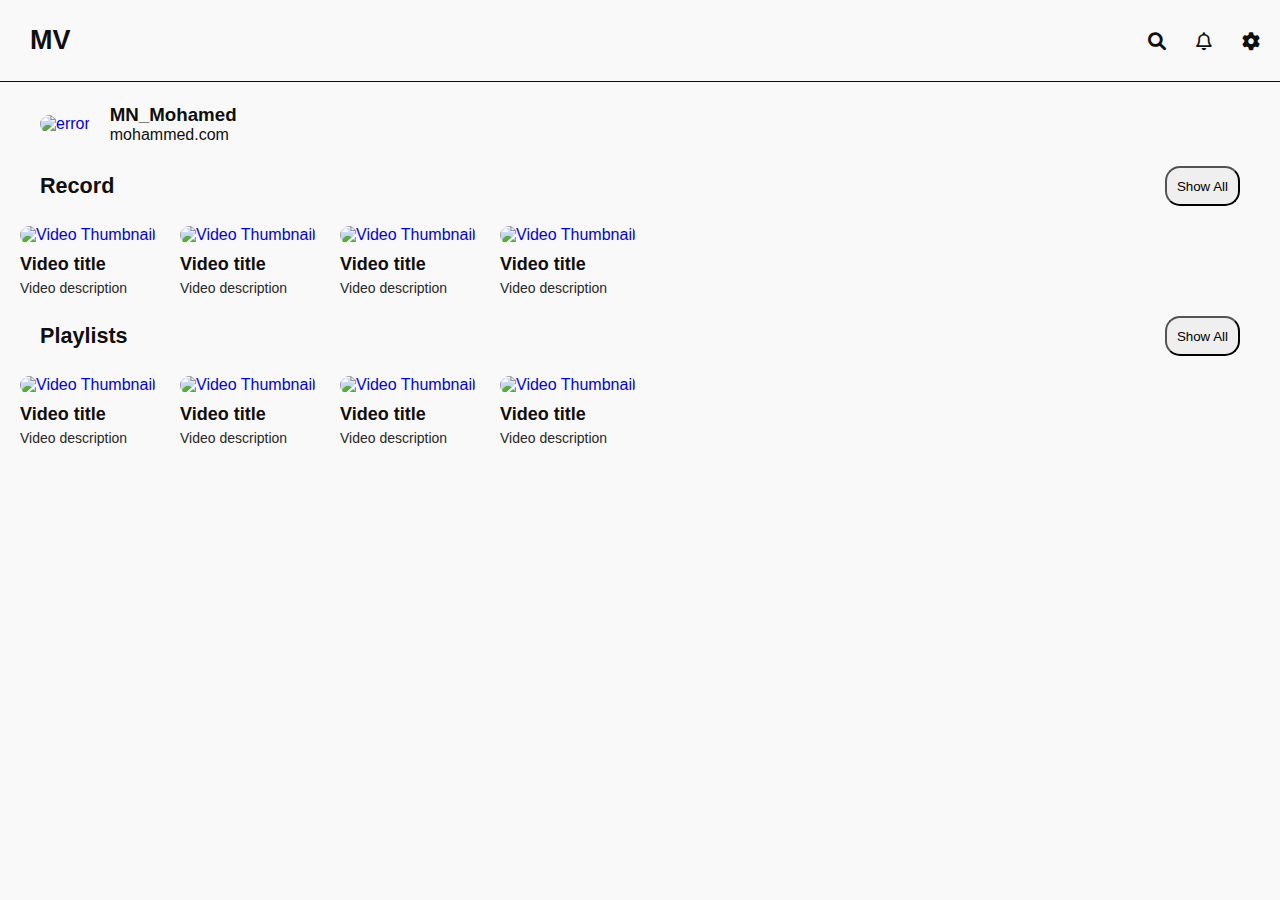
==== account.html @ 04bccf2d "Add files via upload" ====
<!DOCTYPE html>
<html lang="ar">
  <head>
    <meta charset="UTF-8" />
    <meta name="viewport" content="width=device-width, initial-scale=1.0" />
    <title>account</title>
    <link
      rel="stylesheet"
      href="https://cdnjs.cloudflare.com/ajax/libs/font-awesome/6.0.0-beta3/css/all.min.css"
    />
    <link rel="stylesheet" href="styles.css" />
  </head>

  <body>
    <!-- upper menu -->
    <div class="navbar-top">
      <a href="#logo" class="nav-item logo">
        <h2>MV</h2>
      </a>

      <div class="nav-right">
        <a href="search.html" class="nav-item"><i class="fas fa-search"></i></a>
        <a href="#" class="nav-item"><i class="fa-regular fa-bell"></i></a>
        <a href="settings.html" class="nav-item"
          ><i class="fa-solid fa-gear"></i
        ></a>
      </div>
    </div>
    <!--------------------------->
    <div class="acontent">
      <div class="aprofile">
        <a href="#"><img src="images/mv.jpg" alt="error" /></a>
        <div>
          <h3>MN_Mohamed</h3>
          <p>mohammed.com</p>
        </div>
      </div>

      <!-- السجل -->
      <div>
        <div class="acontent-title">
          <h2>Record</h2>
          <button>Show All</button>
        </div>
        <div class="avideo-list">
          <!-- video1 -->
          <div class="avideo-item">
            <a href="test.html" class="avid-link">
              <img src="images/mv.jpg" alt="Video Thumbnail" />
              <h3>Video title</h3>
              <p>Video description</p>
            </a>
          </div>
          <!-- video2 -->
          <div class="avideo-item">
            <a href="test.html" class="avid-link">
              <img src="images/mv.jpg" alt="Video Thumbnail" />
              <h3>Video title</h3>
              <p>Video description</p>
            </a>
          </div>
          <!-- video3 -->
          <div class="avideo-item">
            <a href="test.html" class="avid-link">
              <img src="images/mv.jpg" alt="Video Thumbnail" />
              <h3>Video title</h3>
              <p>Video description</p>
            </a>
          </div>
          <!-- video4 -->
          <div class="avideo-item">
            <a href="test.html" class="avid-link">
              <img src="images/mv.jpg" alt="Video Thumbnail" />
              <h3>Video title</h3>
              <p>Video description</p>
            </a>
          </div>
        </div>
      </div>

      <!-- القوائم -->
      <div class="m-menu">
        <div class="acontent-title">
          <h2>Playlists</h2>
          <button>Show All</button>
        </div>
        <div class="avideo-list">
          <!-- video1 -->
          <div class="avideo-item">
            <a href="test.html" class="avid-link">
              <img src="images/mv.jpg" alt="Video Thumbnail" />
              <h3>Video title</h3>
              <p>Video description</p>
            </a>
          </div>
          <!-- video2 -->
          <div class="avideo-item">
            <a href="test.html" class="avid-link">
              <img src="images/mv.jpg" alt="Video Thumbnail" />
              <h3>Video title</h3>
              <p>Video description</p>
            </a>
          </div>
          <!-- video3 -->
          <div class="avideo-item">
            <a href="test.html" class="avid-link">
              <img src="images/mv.jpg" alt="Video Thumbnail" />
              <h3>Video title</h3>
              <p>Video description</p>
            </a>
          </div>
          <!-- video4 -->
          <div class="avideo-item">
            <a href="test.html" class="avid-link">
              <img src="images/mv.jpg" alt="Video Thumbnail" />
              <h3>Video title</h3>
              <p>Video description</p>
            </a>
          </div>
          <!-- more video -->
        </div>
      </div>
    </div>

    <!-- button menu -->
    <div class="navbar">
      <a href="index.html" class="nav-item aactive"
        ><i class="fas fa-home"></i><span>Home</span></a
      >
      <a href="shorts.html" class="nav-item"
        ><i class="fa-solid fa-bolt"></i><span> Shorts</span></a
      >
      <a href="upload-video.html" class="nav-item add"><i class="fas fa-plus-circle"></i></a>
      <a href="subscriber.html" class="nav-item"
        ><i class="fa-solid fa-layer-group"></i><span>Subscriptions</span></a
      >
      <a href="#" class="nav-item"
        ><img src="images/mv.jpg" alt="error"/><span>You</span></a
      >
    </div>
    <script src="script.js" defer></script>
  </body>
</html>
---- styles.css ----
* {
  font-family: Arial, sans-serif;
  outline: none;
  margin: 0;
  padding: 0;
  text-decoration: none;
  box-sizing: border-box;
}

body {
  background: var(--prc);
  padding-bottom: 60px;
  /* مساحة للشريط السفلي */
}
a {
  text-decoration: none;
}
:root {
  /*primery*/
  --prc: #f9f9f9;
  /*secondry*/
  --sec: #0f0f0f;
  /*logo*/
  --logo: #0f0f0f;
  /*icon*/
  --icc: #0f0f0f;
  /*background icon*/
  --icbgc: #dbdbdb;
  /*title*/
  --tic: #0f0f0f;
  /*paragraph*/
  --pac: #282828;
  /*menu*/
  --menuc: #ededed;

  /*open page button like home button*/
  --opc: #ff0000;
  /*subscribe button*/
  --sbc: #ff0000;
  /*subscribe background button*/
  --sbgbc: #cc0000;
  /*button hover*/
  --bhc: #383839;
}

.dark-mode {
  /*primery*/
  --prc: #0f0f0f;
  /*secondry*/
  --sec: #f9f9f9;
  /*logo*/
  --logo: #f1f1f1;
  /*icon*/
  --icc: #f9f9f9;
  /*background icon*/
  --icbgc: #272727;
  /*title*/
  --tic: #f1f1f1;
  /*paragraph*/
  --pac: #6d6d6d;
  /*menu*/
  --menuc: #272727;
}

#dark {
  cursor: pointer;
}

.vid-link {
  text-decoration: none;
  color: var(--tic);
}
/****************************************************/
.navbar-top {
  display: flex;
  justify-content: space-between;
  align-items: center;
  background-color: var(--prc);
  border-bottom: 1px solid var(--sec);
  padding: 0 20px;
  z-index: 1000;
  /* ضمان بقاء الشريط فوق باقي العناصر */
}
.nav-left{
  display: flex;
  gap: 10px;
}
.nav-left .sidebar-btn{
  cursor: pointer;
  margin-top: 5px;
}
.navbar-top .logo {
  font-size: 20px;
  font-weight: 700;
  padding-left: 10px;
  text-align: left;
}

.logo h2 {
  color: var(--sec);
}
.search-pc{
  display: flex;
  position: relative;
  gap: 10px;
}
.search-pc input{
  width: 500px;
  padding: 5px 25px;
  border-radius: 25px;
  font-size: 1rem;
  border: 1px solid var(--pac);
  background-color: var(--prc);
  color: var(--tic);
}
.search-icon-pc i{
  position: absolute;
  top: 1px;
  right: 12px;
  z-index: 1;
  background-color: var(--icbgc);
  padding: 15px;
  border-radius: 50%;
}
.navbar-top .nav-right {
  display: flex;
  gap: 30px;
}

.navbar-top .nav-item {
  display: flex;
  color: var(--icc);
  text-decoration: none;
  font-size: 18px;
}
#search-icon{
  display: none;
}
/**********/
.navbar-sub {
  padding-top: 10px;
  display: flex;
  overflow-x: auto;
  white-space: nowrap;
  background-color: var(--prc);
  padding: 5px 5px;
  gap: 10px;
}

.navbar-sub .sub-item {
  display: inline-block;
  padding: 5px 14px;
  margin-left: 4px;
  color: var(--sec);
  cursor: pointer;
  flex-shrink: 0;
  border-radius: 10px;
  background-color: var(--menuc);
  height: 100%;
  align-content: center;
}

.navbar-sub .sub-item:hover {
  background-color: #a2a2a2;
}
.nav-item.add i{
    font-size: 26px;
}

/********side bar **********/
.sidebar {
  display: none;  /* flex */
  flex-direction: column;
  justify-content: space-between;
  position: fixed;
  top: 0;
  left: 0;
  width: 250px;
  height: 100vh;
  background-color: var(--prc);
  padding: 20px;
  border-left: 1px solid var(--sec);
}
.sidebar ul{
  list-style: none;
  padding: 0;
  margin: 0;
}
.sidebar ul li {
  margin-bottom: 10px;
}
.sidebar ul li a{
    color: var(--tic);
    font-size: 1rem;
    font-weight: 600;
}
#sidebar_btn{
  position: fixed;
  top: 20px;
  right: 20px;
  cursor: pointer;
}
/****** bottom sub *******/
.navbar {
display: none;
}
.nav-item {
  flex: 1;
  text-align: center;
  padding: 25px 0;
  color: var(--icc);
  text-decoration: none;
  font-size: 12px;
}
.profile-pc{
  display: flex;
  align-items: center;
}
.profile-pc img{
  width: 45px;
  height: 45px;
  border-radius: 50%;
}
.nav-item img {
  width: 25px;
  height: 25px;
  border-radius: 50%;
}
.nav-item.home {
  color: var(--opc);
}
.nav-item span {
  display: block;
  margin-top: 5px;
}
/**channal bottom sub**/
.nav-item.ch-subscriptions {
  color: var(--opc);
}
/********** contant *******/
.content {
  padding: 2px 0;
  padding-top: 0px;
  padding-bottom: 30px;
  /* مساحة إضافية لتجنب تداخل المحتوى مع الشريط العلوي */
  overflow-y: auto;
}

.video-list {
  display: flex;
  flex-wrap: wrap;
  gap: 15px;
  padding-left: 25px;
  padding-top: 25px;
}

.video-item {
  background: var(--prc);
  width: 360px;
}

.video-item img {
  object-fit: cover;
  width: 360px;
  height: 180px;
  border-radius: 4px;
}

.vidtitle {
  display: flex;
  flex-direction: row;
  align-items: center;
  padding-left: 15px;
}

.vidtitle img {
  object-fit: cover;
  width: 45px;
  height: 45px;
  border-radius: 50px;
}

.vidtitle .viddes {
  align-items: center;
  margin-left: 10px;
}

.vidtitle a {
  color: var(--tic);
  text-decoration: none;
}

.vidtitle .viddes h3 {
  margin: 10px 5px;
  font-size: 15px;
}

.vidtitle p {
  margin: 5px;
  font-size: 14px;
  color: var(--pac);
}

.vidtitle .viddes {
  color: var(--tic);
  font-size: 0.9rem;
}

/******* account ********/
.nav-item.aactive {
  color: var(--sec);
}

.acontent {
  padding: 0 20px;
  padding-top: 20px;
  padding-bottom: 30px;
  /* مساحة إضافية لتجنب تداخل المحتوى مع الشريط العلوي */
  overflow-y: auto;
}

.aprofile {
  display: flex;
  border-radius: 15px;
  align-items: top;
  box-sizing: border-box;
  align-items: center;
  width: 100%;
  gap: 20px;
  padding: 2px 20px;
  color: var(--tic);
}

.aprofile img {
  width: 80px;
  height: 80px;
  border-radius: 50px;
}

.acontent-title {
  display: flex;
  align-items: center;
  justify-content: space-between;
  margin: 20px;
  color: var(--tic);
  font-size: 0.9rem;
}

.acontent-title button {
  display: flex;
  margin: 0;
  padding: 10px;
  border-radius: 15px;
  height: 40px;
  align-items: center;
}

.avideo-list {
  display: flex;
  flex-wrap: nowrap;
  overflow-x: auto;
  -webkit-overflow-scrolling: touch;
}

.avideo-item {
  flex: 0 0 auto;
  margin-right: 10px;
  width: 150px;
}
.avideo-item img {
  width: 100%;
  height: 50%;
  border-radius: 15px;
  object-fit: cover;
}

.avideo-item h3 {
  margin: 10px 0 5px;
  font-size: 18px;
  color: var(--tic);
}

.avideo-item p {
  font-size: 14px;
  color: var(--pac);
}
/****** sizing ***********/
@media (max-width: 600px) {
  .nav-item {
    font-size: 10px;
  }
  #search-icon{
    display: flex;
    color: var(--icc);
    text-decoration: none;
    font-size: 18px;
  }
  .nav-item i {
    font-size: 20px;
  }
  .profile-pc{
    display: none;
  }
  .video-item h3 {
    font-size: 16px;
  }

  .video-item p {
    font-size: 12px;
  }

  .avideo-item h3 {
    font-size: 16px;
  }

  .avideo-item p {
    font-size: 12px;
  }
  .video-list {
    display: flex;
    gap: 15px;
  padding-left: 0px;
  padding-top: 0px;
  }
  .video-item {
  background: var(--prc);
  width: 100%;
}
.video-item img {
  object-fit: cover;
  width: 100%;
  height: 230px;
}
.vidtitle img {
  object-fit: cover;
  width: 45px;
  height: 45px;
  border-radius: 50px;
}
#side-menu{
  display: none;
}
.navbar{
  display: flex;
  justify-content: space-around;
  align-items: center;
  position: fixed;
  bottom: 0;
  width: 100%;
  background-color: var(--prc);
  box-shadow: 0 -2px 5px rgba(0, 0, 0, 0.1);
  z-index: 999;
}
.sidebar{
  display: none;
}
.nav-left .sidebar-btn{
  display: none;
}
.search-pc{
  display: none;
}
}
/******* settings **********/
.Scontent {
  display: flex;
  flex-direction: column;
}

.seth3 {
  color: var(--tic);
}

.sbut-list button {
  background: var(--prc);
  font-size: 1rem;
  font-weight: 500;
  padding-left: 20px;
  text-align: left;
  width: 100%;
  height: 50px;
  border: none;
  color: var(--tic);
}

.but-list button:hover {
  background: var(--bhc);
}

/*general*/
#toggle-dark-mode span {
  position: fixed;
  right: 15px;
}

#toggle-dark-mode span i {
  fill: var(--icc);
}

#toggle-dark-mode span i:last-child {
  display: none;
}

.dark-mode #toggle-dark-mode span i:first-child {
  display: none;
}

.dark-mode #toggle-dark-mode span i:last-child {
  display: block;
}
/*********search**********/
.search-container {
  display: flex;
  position: relative;
  margin: 15px 10px;
  align-items: center;
  gap: 5px;
  width: auto;
}

.search-container button {
  padding: 5px 8px;
  color: var(--icc);
  background: var(--icbgc);
  font-size: 1.1rem;
  border: none;
  border-radius: 50px;
}

#search-box {
  width: 100%;
  height: 35px;
  border-radius: 20px;
  border: none;
  padding: 0 15px;
  background: var(--icbgc);
  color: var(--tic);
}

.suggestions-box {
  position: absolute;
  left: 0;
  right: 0;
  max-height: 200px;
  overflow-y: auto;
  border: none;
  color: var(--tic);
  font-size: 0.8rem;
}

.suggestion-item {
  padding: 10px;
  padding-left: 60px;
  cursor: pointer;
}

.suggestion-item:hover {
  background-color: var(--icbgc);
}
/****** channel ******/

.channel-banner {
  width: 100%;
  height: 100px;
  overflow: hidden;
  padding: 0px 10px;
}

.banner-image {
  width: 100%;
  height: 100%;
  object-fit: cover;
  border-radius: 15px;
}

.channel-info {
  display: flex;
  align-items: center;
  padding: 15px;
}

.profile-picture {
  width: 70px;
  height: 70px;
  border-radius: 50%;
  margin-right: 10px;
  flex-shrink: 0;
  /* Prevent the image from shrinking */
}

.channel-name {
  font-size: 1.4rem;
  font-weight: 600;
  color: var(--tic);
}

.subscriber-count {
  color: var(--pac);
  font-size: 0.9rem;
}
.Channel-description {
  color: var(--pac);
  font-size: 0.9rem;
  padding-left: 15px;
  margin-bottom: 20px;
}

.subscribe-btn {
  align-content: center;
  margin: 0px 15px;
  margin-bottom: 15px;
}
.subscribe-btn button {
  width: 100%;
  background-color: var(--sbc);
  color: white;
  border: none;
  padding: 10px 20px;
  font-size: 16px;
  border-radius: 25px;
  cursor: pointer;
  transition: background-color 0.3s ease;
}
.subscribe-btn button:hover {
  background-color: var(--sbgbc);
}

/* Navigation Tabs */
.ch-navbar-sub {
  padding-top: 10px;
  display: flex;
  overflow-x: auto;
  white-space: nowrap;
  padding: 5px 5px;
  gap: 1px;
}

.ch-navbar-sub .ch-sub-item {
  display: inline-block;
  padding: 5px 14px;
  margin-left: 4px;
  color: var(--prc2);
  cursor: pointer;
  flex-shrink: 0;
  height: 100%;
  align-content: center;
  border-bottom: 1px solid var(--icc);
}
/* Tab Content */
.tab-content {
  padding: 20px;
  display: none;
}

.tab-content.active {
  display: block;
}

.video-grid {
  display: grid;
  grid-template-columns: repeat(auto-fill, minmax(200px, 1fr));
  gap: 20px;
}

.video-card {
  border: 1px solid #ccc;
  border-radius: 8px;
  overflow: hidden;
  background-color: #fff;
  transition: box-shadow 0.3s ease;
}

.video-card:hover {
  box-shadow: 0 4px 8px rgba(0, 0, 0, 0.1);
}

.video-card img {
  width: 100%;
  height: auto;
}

.video-card h3 {
  margin: 10px;
  font-size: 18px;
}

.video-card p {
  margin: 10px;
  color: var(--pac);
}
/**** channal ****/
.channel-banner {
  width: 100%;
  height: 100px;
  overflow: hidden;
  padding: 0px 10px;
}

.banner-image {
  width: 100%;
  height: 100%;
  object-fit: cover;
  border-radius: 15px;
}

.channel-info {
  display: flex;
  align-items: center;
  padding: 15px;
}

.profile-picture {
  width: 70px;
  height: 70px;
  border-radius: 50%;
  margin-right: 10px;
  flex-shrink: 0;
  /* Prevent the image from shrinking */
}

.channel-name {
  font-size: 1.4rem;
  font-weight: 600;
  color: var(--tic);
}

.subscriber-count {
  color: var(--pac);
  font-size: 0.9rem;
}

.Channel-description {
  color: var(--pac);
  font-size: 0.9rem;
  padding-left: 15px;
  margin-bottom: 20px;
}

.subscribe-btn {
  align-content: center;
  margin: 0px 15px;
  margin-bottom: 15px;
}

.subscribe-btn button {
  width: 100%;
  background-color: var(--opc);
  color: white;
  border: none;
  padding: 10px 20px;
  font-size: 16px;
  border-radius: 25px;
  cursor: pointer;
  transition: background-color 0.3s ease;
}

.subscribe-btn button:hover {
  background-color: var(--sbgbc);
}

/* Navigation Tabs */
.ch-navbar-sub {
  padding-top: 10px;
  display: flex;
  overflow-x: auto;
  white-space: nowrap;
  padding: 5px 5px;
  gap: 1px;
}

.ch-navbar-sub .ch-sub-item {
  display: inline-block;
  padding: 5px 14px;
  margin-left: 4px;
  color: var(--sec);
  cursor: pointer;
  flex-shrink: 0;
  height: 100%;
  align-content: center;
  border-bottom: 2px solid transparent;
  transition: border-color 0.3s ease;
}

.ch-navbar-sub .ch-sub-item.active {
  border-bottom: 2px solid #ff0000;
}

/* Tab Content */
.tab-content {
  padding: 20px;
  display: none;
}

.tab-content.active {
  display: block;
}

.video-grid {
  gap: 10px;
}

.video-card {
  display: flex;
  border-radius: 8px;
  overflow: hidden;
  transition: box-shadow 0.3s ease;
  align-items: center;
  background: transparent;
  border: none;
}
.video-card img {
  width: 160px;
  height: 90px;
  border-radius: 15px;
}
.Toplist {
  color: var(--tic);
  font-size: 1.2rem;
}
.ch-videod {
  top: 50px;
}
.ch-videod h3 {
  margin: 10px;
  font-size: 0.9rem;
  color: var(--tic);
}
.ch-videod p {
  margin: 10px;
  color: var(--pac);
  font-size: 0.7rem;
}

.ch-video-list {
  display: flex;
  flex-wrap: nowrap;
  overflow-x: auto;
  gap: 25px;
}

.ch-video-item {
  margin-right: 10px;
  width: 300px;
}
.ch-video-item img {
  width: 320px;
  height: 180px;
  border-radius: 15px;
  object-fit: cover;
}

.ch-video-item h3 {
  margin: 10px 0 5px;
  font-size: 1rem;
  color: var(--tic);
}

.ch-video-item p {
  font-size: 14px;
  color: var(--pac);
}

.ch-ranking-but {
  display: flex;
  margin: 10px 0;
  width: auto;
  gap: 10px;
}
.ch-ranking-but button {
  width: 70px;
  padding: 10px;
  border: none;
  border-radius: 10px;
  align-content: center;
  cursor: pointer;
  font-weight: 700;
}
/****** subscribers ****/
.sub-info {
  display: flex;
  align-items: center;
}
.sub-link {
  text-decoration: none;
  display: flex;
  align-items: center;
  margin: 10px 0px;
  padding-right: 90px;
}
.sub-link h3 {
  color: var(--tic);
}
.sub-link p {
  color: var(--pac);
  font-size: 0.9rem;
}
.sub-info .sub-link img {
  width: 70px;
  height: 70px;
  border-radius: 50%;
  object-fit: cover;
  margin: 0px 15px;
}
.sub-icon a {
  color: var(--icc);
  font-size: 1rem;
  background: var(--icbgc);
  padding: 5px 10px;
  border-radius: 15px;
}
/******* sizing **********/

/***************************************************/
/***** upload video **/
.uvc {
  max-width: 600px;
  margin: 0 auto;
  padding: 20px;
  background-color: #fff;
  border-radius: 8px;
  box-shadow: 0 2px 4px rgba(0, 0, 0, 0.1);
}

.uvc h1 {
  color: #333;
  text-align: center;
}

.upload-section {
  display: flex;
}

#video-preview {
  display: none;
  max-width: 192px;
  fill: auto;
}

label {
  display: block;
  margin-bottom: 8px;
  color: #555;
}

input[type="text"],
textarea {
  width: 100%;
  padding: 8px;
  margin-bottom: 12px;
  border: 1px solid #ddd;
  border-radius: 4px;
  box-sizing: border-box;
}

textarea {
  height: 100px;
}

.uvsave-Button {
  width: 100%;
  padding: 10px;
  background-color: #007bff;
  color: #fff;
  border: none;
  border-radius: 4px;
  cursor: pointer;
  font-size: 16px;
}

.uvsave-Button:hover {
  background-color: #0056b3;
}

#thumbnail-preview {
  max-width: 100%;
  height: auto;
  margin-bottom: 15px;
  border: 2px solid #ccc;
  border-radius: 8px;
}
/******* videos **********/
.video-top {
  display: flex;
  margin: 0px;
  width: 100%;
  height: 300px;
  z-index: 1000;
}

.video-top video {
  width: 100%;
}
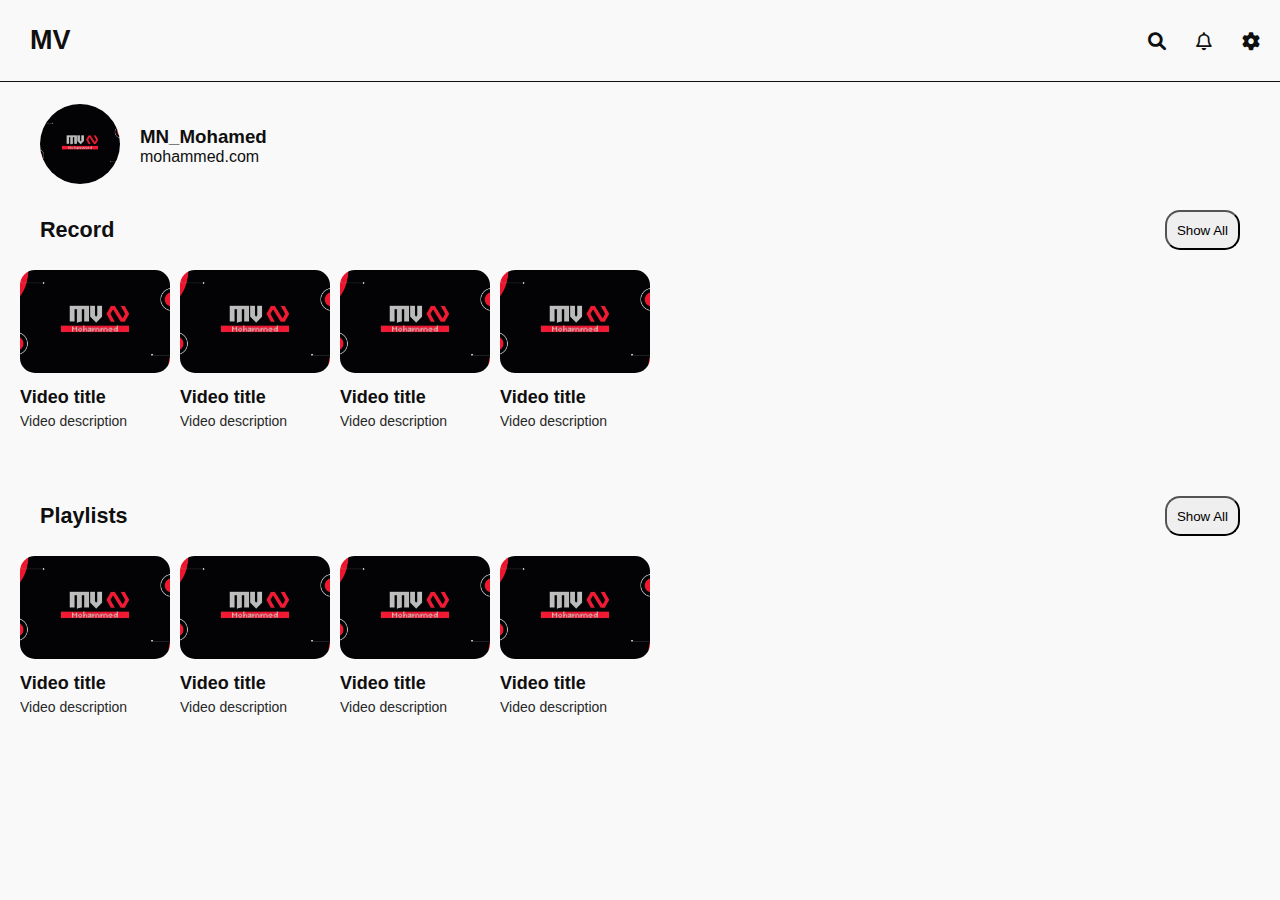
==== commit 4b54ed64: "Update account.html" ====
--- a/account.html
+++ b/account.html
@@ -29,7 +29,7 @@
     <!--------------------------->
     <div class="acontent">
       <div class="aprofile">
-        <a href="#"><img src="images/mv.jpg" alt="error" /></a>
+        <a href="#"><img src="mv.jpg" alt="error" /></a>
         <div>
           <h3>MN_Mohamed</h3>
           <p>mohammed.com</p>
@@ -46,7 +46,7 @@
           <!-- video1 -->
           <div class="avideo-item">
             <a href="test.html" class="avid-link">
-              <img src="images/mv.jpg" alt="Video Thumbnail" />
+              <img src="mv.jpg" alt="Video Thumbnail" />
               <h3>Video title</h3>
               <p>Video description</p>
             </a>
@@ -54,7 +54,7 @@
           <!-- video2 -->
           <div class="avideo-item">
             <a href="test.html" class="avid-link">
-              <img src="images/mv.jpg" alt="Video Thumbnail" />
+              <img src="mv.jpg" alt="Video Thumbnail" />
               <h3>Video title</h3>
               <p>Video description</p>
             </a>
@@ -62,7 +62,7 @@
           <!-- video3 -->
           <div class="avideo-item">
             <a href="test.html" class="avid-link">
-              <img src="images/mv.jpg" alt="Video Thumbnail" />
+              <img src="mv.jpg" alt="Video Thumbnail" />
               <h3>Video title</h3>
               <p>Video description</p>
             </a>
@@ -70,7 +70,7 @@
           <!-- video4 -->
           <div class="avideo-item">
             <a href="test.html" class="avid-link">
-              <img src="images/mv.jpg" alt="Video Thumbnail" />
+              <img src="mv.jpg" alt="Video Thumbnail" />
               <h3>Video title</h3>
               <p>Video description</p>
             </a>
@@ -88,7 +88,7 @@
           <!-- video1 -->
           <div class="avideo-item">
             <a href="test.html" class="avid-link">
-              <img src="images/mv.jpg" alt="Video Thumbnail" />
+              <img src="mv.jpg" alt="Video Thumbnail" />
               <h3>Video title</h3>
               <p>Video description</p>
             </a>
@@ -96,7 +96,7 @@
           <!-- video2 -->
           <div class="avideo-item">
             <a href="test.html" class="avid-link">
-              <img src="images/mv.jpg" alt="Video Thumbnail" />
+              <img src="mv.jpg" alt="Video Thumbnail" />
               <h3>Video title</h3>
               <p>Video description</p>
             </a>
@@ -104,7 +104,7 @@
           <!-- video3 -->
           <div class="avideo-item">
             <a href="test.html" class="avid-link">
-              <img src="images/mv.jpg" alt="Video Thumbnail" />
+              <img src="mv.jpg" alt="Video Thumbnail" />
               <h3>Video title</h3>
               <p>Video description</p>
             </a>
@@ -112,7 +112,7 @@
           <!-- video4 -->
           <div class="avideo-item">
             <a href="test.html" class="avid-link">
-              <img src="images/mv.jpg" alt="Video Thumbnail" />
+              <img src="mv.jpg" alt="Video Thumbnail" />
               <h3>Video title</h3>
               <p>Video description</p>
             </a>
@@ -135,7 +135,7 @@
         ><i class="fa-solid fa-layer-group"></i><span>Subscriptions</span></a
       >
       <a href="#" class="nav-item"
-        ><img src="images/mv.jpg" alt="error"/><span>You</span></a
+        ><img src="mv.jpg" alt="error"/><span>You</span></a
       >
     </div>
     <script src="script.js" defer></script>
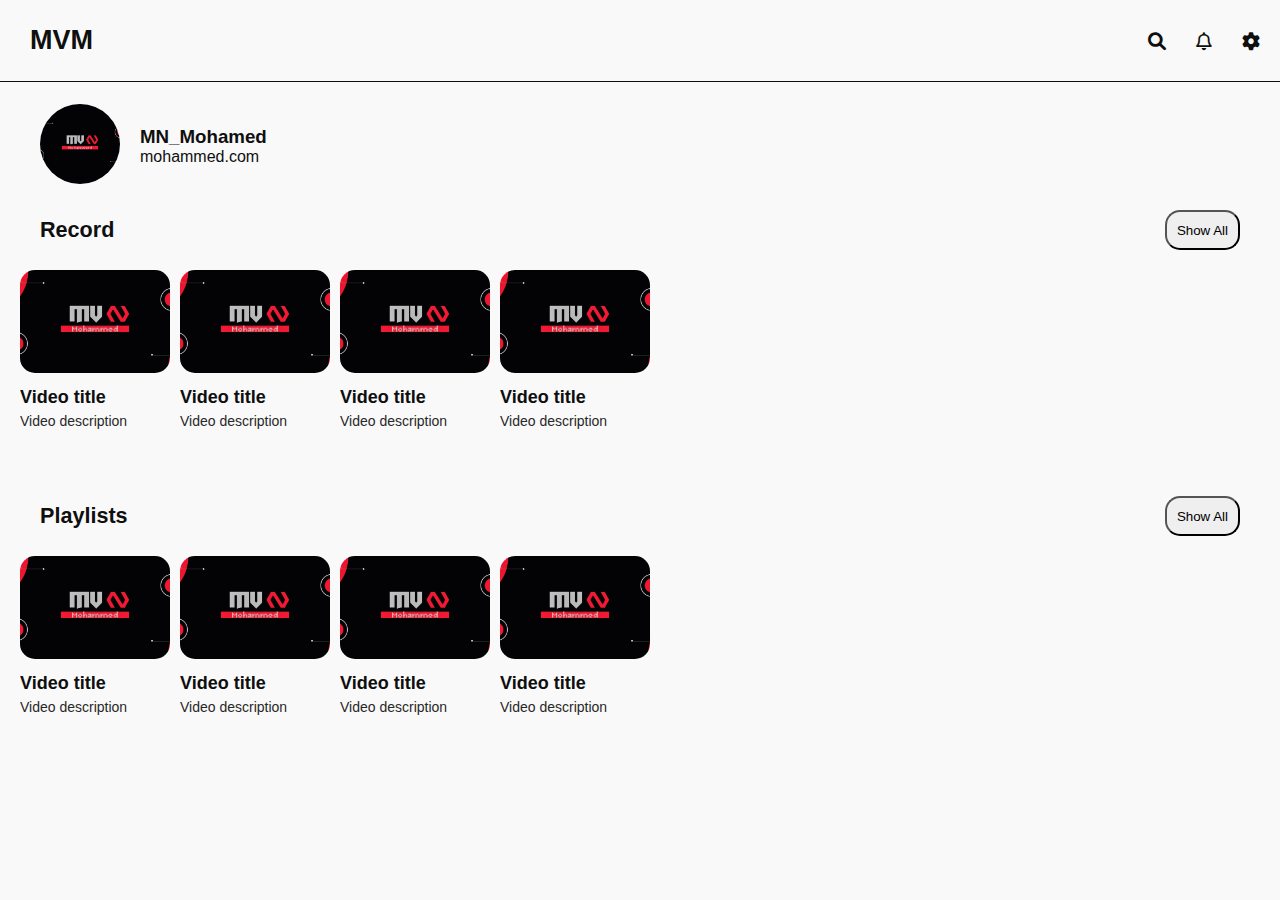
==== commit b3dc467b: "Update account.html" ====
--- a/account.html
+++ b/account.html
@@ -4,6 +4,7 @@
     <meta charset="UTF-8" />
     <meta name="viewport" content="width=device-width, initial-scale=1.0" />
     <title>account</title>
+    <link rel="shortcut icon" href="mv.jpg" type="image/x-icon">
     <link
       rel="stylesheet"
       href="https://cdnjs.cloudflare.com/ajax/libs/font-awesome/6.0.0-beta3/css/all.min.css"
@@ -15,7 +16,7 @@
     <!-- upper menu -->
     <div class="navbar-top">
       <a href="#logo" class="nav-item logo">
-        <h2>MV</h2>
+        <h2>MVM</h2>
       </a>
 
       <div class="nav-right">
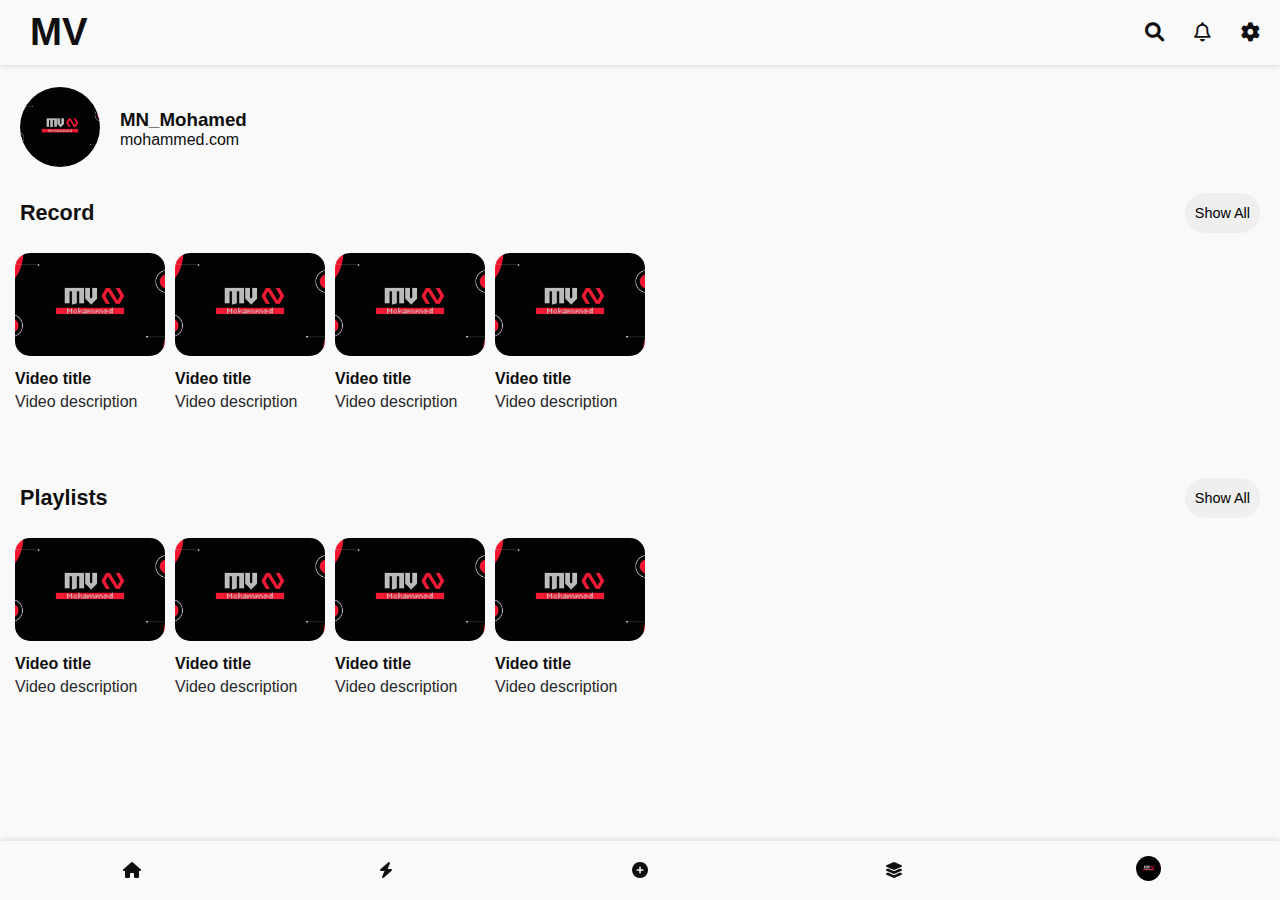
==== commit 3140a238: "Add files via upload" ====
--- a/account.html
+++ b/account.html
@@ -1,144 +1,132 @@
 <!DOCTYPE html>
 <html lang="ar">
-  <head>
-    <meta charset="UTF-8" />
-    <meta name="viewport" content="width=device-width, initial-scale=1.0" />
-    <title>account</title>
-    <link rel="shortcut icon" href="mv.jpg" type="image/x-icon">
-    <link
-      rel="stylesheet"
-      href="https://cdnjs.cloudflare.com/ajax/libs/font-awesome/6.0.0-beta3/css/all.min.css"
-    />
-    <link rel="stylesheet" href="styles.css" />
-  </head>
 
-  <body>
-    <!-- upper menu -->
-    <div class="navbar-top">
-      <a href="#logo" class="nav-item logo">
-        <h2>MVM</h2>
-      </a>
+<head>
+ <meta charset="UTF-8" />
+ <meta name="viewport" content="width=device-width, initial-scale=1.0" />
+ <title>account</title>
+ <link rel="stylesheet" href="https://cdnjs.cloudflare.com/ajax/libs/font-awesome/6.0.0-beta3/css/all.min.css" />
+ <link rel="stylesheet" href="styles.css" />
+</head>
 
-      <div class="nav-right">
-        <a href="search.html" class="nav-item"><i class="fas fa-search"></i></a>
-        <a href="#" class="nav-item"><i class="fa-regular fa-bell"></i></a>
-        <a href="settings.html" class="nav-item"
-          ><i class="fa-solid fa-gear"></i
-        ></a>
-      </div>
+<body>
+ <!-- upper menu -->
+ <div class="navbar-top">
+  <a href="#" class="nav-item logo">
+   <h1>MV</h1>
+  </a>
+
+  <div class="nav-right">
+   <a href="search.html" class="nav-item"><i class="fas fa-search"></i></a>
+   <a href="#" class="nav-item"><i class="fa-regular fa-bell"></i></a>
+   <a href="settings.html" class="nav-item"><i class="fa-solid fa-gear"></i></a>
+  </div>
+ </div>
+ <!--------------------------->
+ <div class="acontent">
+  <div class="aprofile">
+   <a href="#"><img src="mv.jpg" alt="error" /></a>
+   <div>
+    <h3>MN_Mohamed</h3>
+    <p>mohammed.com</p>
+   </div>
+  </div>
+
+  <!-- السجل -->
+  <div>
+   <div class="acontent-title">
+    <h2>Record</h2>
+    <button>Show All</button>
+   </div>
+   <div class="avideo-list">
+    <!-- video1 -->
+    <div class="avideo-item">
+     <a href="test.html" class="avid-link">
+      <img src="mv.jpg" alt="Video Thumbnail" />
+      <h3>Video title</h3>
+      <p>Video description</p>
+     </a>
     </div>
-    <!--------------------------->
-    <div class="acontent">
-      <div class="aprofile">
-        <a href="#"><img src="mv.jpg" alt="error" /></a>
-        <div>
-          <h3>MN_Mohamed</h3>
-          <p>mohammed.com</p>
-        </div>
-      </div>
-
-      <!-- السجل -->
-      <div>
-        <div class="acontent-title">
-          <h2>Record</h2>
-          <button>Show All</button>
-        </div>
-        <div class="avideo-list">
-          <!-- video1 -->
-          <div class="avideo-item">
-            <a href="test.html" class="avid-link">
-              <img src="mv.jpg" alt="Video Thumbnail" />
-              <h3>Video title</h3>
-              <p>Video description</p>
-            </a>
-          </div>
-          <!-- video2 -->
-          <div class="avideo-item">
-            <a href="test.html" class="avid-link">
-              <img src="mv.jpg" alt="Video Thumbnail" />
-              <h3>Video title</h3>
-              <p>Video description</p>
-            </a>
-          </div>
-          <!-- video3 -->
-          <div class="avideo-item">
-            <a href="test.html" class="avid-link">
-              <img src="mv.jpg" alt="Video Thumbnail" />
-              <h3>Video title</h3>
-              <p>Video description</p>
-            </a>
-          </div>
-          <!-- video4 -->
-          <div class="avideo-item">
-            <a href="test.html" class="avid-link">
-              <img src="mv.jpg" alt="Video Thumbnail" />
-              <h3>Video title</h3>
-              <p>Video description</p>
-            </a>
-          </div>
-        </div>
-      </div>
-
-      <!-- القوائم -->
-      <div class="m-menu">
-        <div class="acontent-title">
-          <h2>Playlists</h2>
-          <button>Show All</button>
-        </div>
-        <div class="avideo-list">
-          <!-- video1 -->
-          <div class="avideo-item">
-            <a href="test.html" class="avid-link">
-              <img src="mv.jpg" alt="Video Thumbnail" />
-              <h3>Video title</h3>
-              <p>Video description</p>
-            </a>
-          </div>
-          <!-- video2 -->
-          <div class="avideo-item">
-            <a href="test.html" class="avid-link">
-              <img src="mv.jpg" alt="Video Thumbnail" />
-              <h3>Video title</h3>
-              <p>Video description</p>
-            </a>
-          </div>
-          <!-- video3 -->
-          <div class="avideo-item">
-            <a href="test.html" class="avid-link">
-              <img src="mv.jpg" alt="Video Thumbnail" />
-              <h3>Video title</h3>
-              <p>Video description</p>
-            </a>
-          </div>
-          <!-- video4 -->
-          <div class="avideo-item">
-            <a href="test.html" class="avid-link">
-              <img src="mv.jpg" alt="Video Thumbnail" />
-              <h3>Video title</h3>
-              <p>Video description</p>
-            </a>
-          </div>
-          <!-- more video -->
-        </div>
-      </div>
+    <!-- video2 -->
+    <div class="avideo-item">
+     <a href="test.html" class="avid-link">
+      <img src="mv.jpg" alt="Video Thumbnail" />
+      <h3>Video title</h3>
+      <p>Video description</p>
+     </a>
     </div>
 
-    <!-- button menu -->
-    <div class="navbar">
-      <a href="index.html" class="nav-item aactive"
-        ><i class="fas fa-home"></i><span>Home</span></a
-      >
-      <a href="shorts.html" class="nav-item"
-        ><i class="fa-solid fa-bolt"></i><span> Shorts</span></a
-      >
-      <a href="upload-video.html" class="nav-item add"><i class="fas fa-plus-circle"></i></a>
-      <a href="subscriber.html" class="nav-item"
-        ><i class="fa-solid fa-layer-group"></i><span>Subscriptions</span></a
-      >
-      <a href="#" class="nav-item"
-        ><img src="mv.jpg" alt="error"/><span>You</span></a
-      >
+    <div class="avideo-item">
+     <a href="test.html" class="avid-link">
+      <img src="mv.jpg" alt="Video Thumbnail" />
+      <h3>Video title</h3>
+      <p>Video description</p>
+     </a>
     </div>
-    <script src="script.js" defer></script>
-  </body>
-</html>
+
+    <div class="avideo-item">
+     <a href="test.html" class="avid-link">
+      <img src="mv.jpg" alt="Video Thumbnail" />
+      <h3>Video title</h3>
+      <p>Video description</p>
+     </a>
+    </div>
+   </div>
+  </div>
+
+  <!-- القوائم -->
+  <div class="m-menu">
+   <div class="acontent-title">
+    <h2>Playlists</h2>
+    <button>Show All</button>
+   </div>
+   <div class="avideo-list">
+    <!-- video1 -->
+    <div class="avideo-item">
+     <a href="test.html" class="avid-link">
+      <img src="mv.jpg" alt="Video Thumbnail" />
+      <h3>Video title</h3>
+      <p>Video description</p>
+     </a>
+    </div>
+    <!-- video2 -->
+    <div class="avideo-item">
+     <a href="test.html" class="avid-link">
+      <img src="mv.jpg" alt="Video Thumbnail" />
+      <h3>Video title</h3>
+      <p>Video description</p>
+     </a>
+    </div>
+
+    <div class="avideo-item">
+     <a href="test.html" class="avid-link">
+      <img src="mv.jpg" alt="Video Thumbnail" />
+      <h3>Video title</h3>
+      <p>Video description</p>
+     </a>
+    </div>
+
+    <div class="avideo-item">
+     <a href="test.html" class="avid-link">
+      <img src="mv.jpg" alt="Video Thumbnail" />
+      <h3>Video title</h3>
+      <p>Video description</p>
+     </a>
+    </div>
+    <!-- more video -->
+   </div>
+  </div>
+ </div>
+
+ <!-- button menu -->
+ <div class="navbar">
+  <a href="index.html" class="nav-item aactive"><i class="fas fa-home"></i></a>
+  <a href="shorts.html" class="nav-item"><i class="fa-solid fa-bolt"></i></a>
+  <a href="#" class="nav-item"><i class="fas fa-plus-circle"></i></a>
+  <a href="subscriber.html" class="nav-item"><i class="fa-solid fa-layer-group"></i></a>
+  <a href="#" class="nav-item"><img src="mv.jpg" alt="error" /></a>
+ </div>
+ <script src="script.js" defer></script>
+</body>
+
+</html>--- a/styles.css
+++ b/styles.css
@@ -5,60 +5,47 @@
   padding: 0;
   text-decoration: none;
   box-sizing: border-box;
+  user-select: none;
+  -webkit-tap-highlight-color: transparent;
+}
+*:focus {
+  outline: none;
 }
 
 body {
-  background: var(--prc);
+  background: var(--prc1);
   padding-bottom: 60px;
-  /* مساحة للشريط السفلي */
-}
-a {
-  text-decoration: none;
-}
+  direction: ltr;
+}
+
 :root {
-  /*primery*/
-  --prc: #f9f9f9;
-  /*secondry*/
-  --sec: #0f0f0f;
-  /*logo*/
+  --prc1: #f9f9f9;
+  --prc2: #0f0f0f;
+
   --logo: #0f0f0f;
-  /*icon*/
   --icc: #0f0f0f;
-  /*background icon*/
   --icbgc: #dbdbdb;
-  /*title*/
+
   --tic: #0f0f0f;
-  /*paragraph*/
   --pac: #282828;
-  /*menu*/
   --menuc: #ededed;
-
-  /*open page button like home button*/
-  --opc: #ff0000;
-  /*subscribe button*/
-  --sbc: #ff0000;
-  /*subscribe background button*/
-  --sbgbc: #cc0000;
-  /*button hover*/
-  --bhc: #383839;
+  --fmc: #ff0000;
+
+  --active: #a2a2a2;
+
+  /*#ff0000*/
 }
 
 .dark-mode {
-  /*primery*/
-  --prc: #0f0f0f;
-  /*secondry*/
-  --sec: #f9f9f9;
-  /*logo*/
+  --prc1: #0f0f0f;
+  --prc2: #f9f9f9;
+
   --logo: #f1f1f1;
-  /*icon*/
   --icc: #f9f9f9;
-  /*background icon*/
   --icbgc: #272727;
-  /*title*/
+
   --tic: #f1f1f1;
-  /*paragraph*/
   --pac: #6d6d6d;
-  /*menu*/
   --menuc: #272727;
 }
 
@@ -67,61 +54,29 @@
 }
 
 .vid-link {
-  text-decoration: none;
-  color: var(--tic);
-}
-/****************************************************/
+  color: var(--tic);
+}
+/***** nav top *****/
 .navbar-top {
   display: flex;
   justify-content: space-between;
   align-items: center;
-  background-color: var(--prc);
-  border-bottom: 1px solid var(--sec);
+  background-color: var(--prc1);
+  box-shadow: 0 2px 5px rgba(0, 0, 0, 0.1);
+  border-bottom: 1px solid var(--prc1);
   padding: 0 20px;
   z-index: 1000;
-  /* ضمان بقاء الشريط فوق باقي العناصر */
-}
-.nav-left{
-  display: flex;
-  gap: 10px;
-}
-.nav-left .sidebar-btn{
-  cursor: pointer;
-  margin-top: 5px;
-}
+}
+
 .navbar-top .logo {
-  font-size: 20px;
-  font-weight: 700;
+  font: 20px 700;
   padding-left: 10px;
-  text-align: left;
-}
-
-.logo h2 {
-  color: var(--sec);
-}
-.search-pc{
-  display: flex;
-  position: relative;
-  gap: 10px;
-}
-.search-pc input{
-  width: 500px;
-  padding: 5px 25px;
-  border-radius: 25px;
-  font-size: 1rem;
-  border: 1px solid var(--pac);
-  background-color: var(--prc);
-  color: var(--tic);
-}
-.search-icon-pc i{
-  position: absolute;
-  top: 1px;
-  right: 12px;
-  z-index: 1;
-  background-color: var(--icbgc);
-  padding: 15px;
-  border-radius: 50%;
-}
+}
+
+.logo h {
+  color: var(--prc2);
+}
+
 .navbar-top .nav-right {
   display: flex;
   gap: 30px;
@@ -130,28 +85,25 @@
 .navbar-top .nav-item {
   display: flex;
   color: var(--icc);
-  text-decoration: none;
-  font-size: 18px;
-}
-#search-icon{
-  display: none;
-}
-/**********/
+  font-size: 1.2rem;
+}
+
 .navbar-sub {
-  padding-top: 10px;
   display: flex;
   overflow-x: auto;
   white-space: nowrap;
-  background-color: var(--prc);
-  padding: 5px 5px;
-  gap: 10px;
-}
-
+  background-color: var(--prc1);
+  padding: 5px;
+  gap: 5px;
+}
+.navbar-sub::-webkit-scrollbar {
+  overflow: hidden;
+}
 .navbar-sub .sub-item {
   display: inline-block;
-  padding: 5px 14px;
+  padding: 7px 14px;
   margin-left: 4px;
-  color: var(--sec);
+  color: var(--prc2);
   cursor: pointer;
   flex-shrink: 0;
   border-radius: 10px;
@@ -160,66 +112,28 @@
   align-content: center;
 }
 
-.navbar-sub .sub-item:hover {
-  background-color: #a2a2a2;
-}
-.nav-item.add i{
-    font-size: 26px;
-}
-
-/********side bar **********/
-.sidebar {
-  display: none;  /* flex */
-  flex-direction: column;
-  justify-content: space-between;
-  position: fixed;
-  top: 0;
-  left: 0;
-  width: 250px;
-  height: 100vh;
-  background-color: var(--prc);
-  padding: 20px;
-  border-left: 1px solid var(--sec);
-}
-.sidebar ul{
-  list-style: none;
-  padding: 0;
-  margin: 0;
-}
-.sidebar ul li {
-  margin-bottom: 10px;
-}
-.sidebar ul li a{
-    color: var(--tic);
-    font-size: 1rem;
-    font-weight: 600;
-}
-#sidebar_btn{
-  position: fixed;
-  top: 20px;
-  right: 20px;
-  cursor: pointer;
-}
+.navbar-sub .sub-item:active {
+  background-color: var(--active);
+}
+
 /****** bottom sub *******/
 .navbar {
-display: none;
+  display: flex;
+  justify-content: space-around;
+  align-items: center;
+  position: fixed;
+  bottom: 0;
+  width: 100%;
+  background-color: var(--prc1);
+  box-shadow: 0 -2px 5px rgba(0, 0, 0, 0.1);
+  z-index: 999;
+  padding: 5px;
 }
 .nav-item {
   flex: 1;
   text-align: center;
-  padding: 25px 0;
+  padding: 10px 0;
   color: var(--icc);
-  text-decoration: none;
-  font-size: 12px;
-}
-.profile-pc{
-  display: flex;
-  align-items: center;
-}
-.profile-pc img{
-  width: 45px;
-  height: 45px;
-  border-radius: 50%;
 }
 .nav-item img {
   width: 25px;
@@ -227,42 +141,41 @@
   border-radius: 50%;
 }
 .nav-item.home {
-  color: var(--opc);
-}
-.nav-item span {
-  display: block;
-  margin-top: 5px;
-}
+  color: var(--fmc);
+}
+.nav-item .add {
+  padding: 20px 10px;
+  font-size: 100px;
+  color: #000;
+}
+
 /**channal bottom sub**/
 .nav-item.ch-subscriptions {
-  color: var(--opc);
-}
-/********** contant *******/
+  color: var(--fmc);
+}
+
+/***** contant*****/
 .content {
-  padding: 2px 0;
-  padding-top: 0px;
-  padding-bottom: 30px;
-  /* مساحة إضافية لتجنب تداخل المحتوى مع الشريط العلوي */
+  padding: 0 0 10px 0;
   overflow-y: auto;
 }
 
 .video-list {
   display: flex;
-  flex-wrap: wrap;
-  gap: 15px;
-  padding-left: 25px;
-  padding-top: 25px;
+  flex-direction: column;
 }
 
 .video-item {
-  background: var(--prc);
-  width: 360px;
+  background: var(--prc1);
+}
+.video-item:active {
+  background-color: var(--icbgc);
 }
 
 .video-item img {
   object-fit: cover;
-  width: 360px;
-  height: 180px;
+  width: 100%;
+  height: 230px;
   border-radius: 4px;
 }
 
@@ -270,7 +183,7 @@
   display: flex;
   flex-direction: row;
   align-items: center;
-  padding-left: 15px;
+  padding: 0 0 15px 15px;
 }
 
 .vidtitle img {
@@ -287,17 +200,16 @@
 
 .vidtitle a {
   color: var(--tic);
-  text-decoration: none;
 }
 
 .vidtitle .viddes h3 {
   margin: 10px 5px;
-  font-size: 15px;
+  font-size: 1rem;
 }
 
 .vidtitle p {
   margin: 5px;
-  font-size: 14px;
+  font-size: 1rem;
   color: var(--pac);
 }
 
@@ -308,14 +220,11 @@
 
 /******* account ********/
 .nav-item.aactive {
-  color: var(--sec);
+  color: var(--prc2);
 }
 
 .acontent {
-  padding: 0 20px;
-  padding-top: 20px;
-  padding-bottom: 30px;
-  /* مساحة إضافية لتجنب تداخل المحتوى مع الشريط العلوي */
+  padding: 20px 0 30px;
   overflow-y: auto;
 }
 
@@ -348,11 +257,17 @@
 
 .acontent-title button {
   display: flex;
-  margin: 0;
-  padding: 10px;
-  border-radius: 15px;
+  padding: 5px 10px;
+  border: none;
+  border-radius: 25px;
   height: 40px;
   align-items: center;
+  cursor: pointer;
+  font-size: 0.9rem;
+  font-weight: 500;
+}
+.acontent-title button:active {
+  background: var(--active);
 }
 
 .avideo-list {
@@ -360,6 +275,10 @@
   flex-wrap: nowrap;
   overflow-x: auto;
   -webkit-overflow-scrolling: touch;
+  margin: 0 0 0 15px;
+}
+.avideo-list::-webkit-scrollbar {
+  overflow: hidden;
 }
 
 .avideo-item {
@@ -376,103 +295,27 @@
 
 .avideo-item h3 {
   margin: 10px 0 5px;
-  font-size: 18px;
+  font-size: 1rem;
   color: var(--tic);
 }
 
 .avideo-item p {
-  font-size: 14px;
-  color: var(--pac);
-}
-/****** sizing ***********/
-@media (max-width: 600px) {
-  .nav-item {
-    font-size: 10px;
-  }
-  #search-icon{
-    display: flex;
-    color: var(--icc);
-    text-decoration: none;
-    font-size: 18px;
-  }
-  .nav-item i {
-    font-size: 20px;
-  }
-  .profile-pc{
-    display: none;
-  }
-  .video-item h3 {
-    font-size: 16px;
-  }
-
-  .video-item p {
-    font-size: 12px;
-  }
-
-  .avideo-item h3 {
-    font-size: 16px;
-  }
-
-  .avideo-item p {
-    font-size: 12px;
-  }
-  .video-list {
-    display: flex;
-    gap: 15px;
-  padding-left: 0px;
-  padding-top: 0px;
-  }
-  .video-item {
-  background: var(--prc);
-  width: 100%;
-}
-.video-item img {
-  object-fit: cover;
-  width: 100%;
-  height: 230px;
-}
-.vidtitle img {
-  object-fit: cover;
-  width: 45px;
-  height: 45px;
-  border-radius: 50px;
-}
-#side-menu{
-  display: none;
-}
-.navbar{
-  display: flex;
-  justify-content: space-around;
-  align-items: center;
-  position: fixed;
-  bottom: 0;
-  width: 100%;
-  background-color: var(--prc);
-  box-shadow: 0 -2px 5px rgba(0, 0, 0, 0.1);
-  z-index: 999;
-}
-.sidebar{
-  display: none;
-}
-.nav-left .sidebar-btn{
-  display: none;
-}
-.search-pc{
-  display: none;
-}
-}
-/******* settings **********/
+  font-size: 1rem;
+  color: var(--pac);
+}
+
+/*** settings ***/
 .Scontent {
   display: flex;
   flex-direction: column;
 }
 
-.seth3 {
+.setting-title {
   color: var(--tic);
 }
 
 .sbut-list button {
-  background: var(--prc);
+  background: var(--prc1);
   font-size: 1rem;
   font-weight: 500;
   padding-left: 20px;
@@ -481,10 +324,11 @@
   height: 50px;
   border: none;
   color: var(--tic);
-}
-
-.but-list button:hover {
-  background: var(--bhc);
+  cursor: pointer;
+}
+
+.sbut-list button:active {
+  background: var(--active);
 }
 
 /*general*/
@@ -508,6 +352,7 @@
 .dark-mode #toggle-dark-mode span i:last-child {
   display: block;
 }
+
 /*********search**********/
 .search-container {
   display: flex;
@@ -527,7 +372,7 @@
   border-radius: 50px;
 }
 
-#search-box {
+.search-box {
   width: 100%;
   height: 35px;
   border-radius: 20px;
@@ -545,7 +390,7 @@
   overflow-y: auto;
   border: none;
   color: var(--tic);
-  font-size: 0.8rem;
+  font-size: 1rem;
 }
 
 .suggestion-item {
@@ -554,11 +399,11 @@
   cursor: pointer;
 }
 
-.suggestion-item:hover {
-  background-color: var(--icbgc);
-}
-/****** channel ******/
-
+.suggestion-item:active {
+  background-color: var(--active);
+}
+
+/**** channal ****/
 .channel-banner {
   width: 100%;
   height: 100px;
@@ -585,7 +430,6 @@
   border-radius: 50%;
   margin-right: 10px;
   flex-shrink: 0;
-  /* Prevent the image from shrinking */
 }
 
 .channel-name {
@@ -598,6 +442,7 @@
   color: var(--pac);
   font-size: 0.9rem;
 }
+
 .Channel-description {
   color: var(--pac);
   font-size: 0.9rem;
@@ -607,31 +452,31 @@
 
 .subscribe-btn {
   align-content: center;
-  margin: 0px 15px;
-  margin-bottom: 15px;
-}
+  margin: 0 15px 15px 15px;
+}
+
 .subscribe-btn button {
   width: 100%;
-  background-color: var(--sbc);
+  background-color: #ff0000;
   color: white;
   border: none;
   padding: 10px 20px;
-  font-size: 16px;
+  font-size: 1rem;
   border-radius: 25px;
   cursor: pointer;
   transition: background-color 0.3s ease;
 }
-.subscribe-btn button:hover {
-  background-color: var(--sbgbc);
+
+.subscribe-btn button:active {
+  background-color: #cc0000;
 }
 
 /* Navigation Tabs */
 .ch-navbar-sub {
-  padding-top: 10px;
   display: flex;
   overflow-x: auto;
   white-space: nowrap;
-  padding: 5px 5px;
+  padding: 5px;
   gap: 1px;
 }
 
@@ -644,139 +489,6 @@
   flex-shrink: 0;
   height: 100%;
   align-content: center;
-  border-bottom: 1px solid var(--icc);
-}
-/* Tab Content */
-.tab-content {
-  padding: 20px;
-  display: none;
-}
-
-.tab-content.active {
-  display: block;
-}
-
-.video-grid {
-  display: grid;
-  grid-template-columns: repeat(auto-fill, minmax(200px, 1fr));
-  gap: 20px;
-}
-
-.video-card {
-  border: 1px solid #ccc;
-  border-radius: 8px;
-  overflow: hidden;
-  background-color: #fff;
-  transition: box-shadow 0.3s ease;
-}
-
-.video-card:hover {
-  box-shadow: 0 4px 8px rgba(0, 0, 0, 0.1);
-}
-
-.video-card img {
-  width: 100%;
-  height: auto;
-}
-
-.video-card h3 {
-  margin: 10px;
-  font-size: 18px;
-}
-
-.video-card p {
-  margin: 10px;
-  color: var(--pac);
-}
-/**** channal ****/
-.channel-banner {
-  width: 100%;
-  height: 100px;
-  overflow: hidden;
-  padding: 0px 10px;
-}
-
-.banner-image {
-  width: 100%;
-  height: 100%;
-  object-fit: cover;
-  border-radius: 15px;
-}
-
-.channel-info {
-  display: flex;
-  align-items: center;
-  padding: 15px;
-}
-
-.profile-picture {
-  width: 70px;
-  height: 70px;
-  border-radius: 50%;
-  margin-right: 10px;
-  flex-shrink: 0;
-  /* Prevent the image from shrinking */
-}
-
-.channel-name {
-  font-size: 1.4rem;
-  font-weight: 600;
-  color: var(--tic);
-}
-
-.subscriber-count {
-  color: var(--pac);
-  font-size: 0.9rem;
-}
-
-.Channel-description {
-  color: var(--pac);
-  font-size: 0.9rem;
-  padding-left: 15px;
-  margin-bottom: 20px;
-}
-
-.subscribe-btn {
-  align-content: center;
-  margin: 0px 15px;
-  margin-bottom: 15px;
-}
-
-.subscribe-btn button {
-  width: 100%;
-  background-color: var(--opc);
-  color: white;
-  border: none;
-  padding: 10px 20px;
-  font-size: 16px;
-  border-radius: 25px;
-  cursor: pointer;
-  transition: background-color 0.3s ease;
-}
-
-.subscribe-btn button:hover {
-  background-color: var(--sbgbc);
-}
-
-/* Navigation Tabs */
-.ch-navbar-sub {
-  padding-top: 10px;
-  display: flex;
-  overflow-x: auto;
-  white-space: nowrap;
-  padding: 5px 5px;
-  gap: 1px;
-}
-
-.ch-navbar-sub .ch-sub-item {
-  display: inline-block;
-  padding: 5px 14px;
-  margin-left: 4px;
-  color: var(--sec);
-  cursor: pointer;
-  flex-shrink: 0;
-  height: 100%;
-  align-content: center;
   border-bottom: 2px solid transparent;
   transition: border-color 0.3s ease;
 }
@@ -908,9 +620,222 @@
   padding: 5px 10px;
   border-radius: 15px;
 }
+
+/***** video player ****/
+.video-contant {
+  display: flex;
+  flex-direction: column;
+  width: 100%;
+  height: 100vh;
+}
+.back-btn {
+  position: fixed;
+  top: 0;
+  right: 10px;
+  cursor: pointer;
+  color: var(--icc);
+  font-size: 2rem;
+  z-index: 3;
+  opacity: 0.2;
+}
+
+/***** video section *****/
+.video-contant .main-video {
+  display: flex;
+  position: fixed;
+  width: 100%;
+  height: var(--top-video-height);
+  top: 0;
+  z-index: 2;
+}
+.video-contant .main-video video {
+  width: 100%;
+  height: auto;
+}
+/***** info section *****/
+.video-contant .video-info {
+  display: flex;
+  flex-direction: column;
+  padding: 0 15px;
+  margin-top: 250px;
+}
+/*** top ***/
+.video-contant .video-info .top-row {
+  display: flex;
+  flex-direction: column;
+  gap: 20px;
+  margin-bottom: 20px;
+}
+.video-contant .video-info .top-row h1 {
+  color: var(--tic);
+  font-size: 1.2rem;
+  font-weight: 600;
+}
+.video-contant .video-info .top-row .view-time {
+  display: flex;
+  color: var(--pac);
+  font-size: 1rem;
+  justify-content: space-between;
+  align-items: center;
+  width: 250px;
+}
+.video-contant .video-info .top-row .view-time .data {
+  display: flex;
+  justify-content: space-between;
+}
+.video-contant .video-info .top-row .view-time .data p {
+  color: var(--pac);
+  font-size: 1rem;
+}
+.video-contant .video-info .top-row .view-time button {
+  background-color: transparent;
+  color: var(--pac);
+  border: none;
+}
+/*** middle ***/
+.video-contant .video-info .middle-row {
+  display: flex;
+  justify-content: space-between;
+  align-items: center;
+  margin-bottom: 20px;
+}
+.video-contant .video-info .middle-row .channal-info {
+  display: flex;
+  gap: 10px;
+  align-items: center;
+}
+.video-contant .video-info .middle-row .channal-info img {
+  width: 40px;
+  height: 40px;
+  border-radius: 50%;
+}
+.video-contant .video-info .middle-row .channal-info h2 {
+  color: var(--tic);
+  font-size: 1.2rem;
+  font-weight: 600;
+}
+.video-contant .video-info .middle-row .channal-info p {
+  color: var(--pac);
+  font-size: 1rem;
+  font-weight: 500;
+}
+.video-contant .video-info .middle-row button {
+  background-color: var(--icbgc);
+  color: var(--icc);
+  border: none;
+  border-radius: 25px;
+  padding: 10px 15px;
+  font-size: 1rem;
+  font-weight: 600;
+}
+.video-contant .video-info .middle-row button:active {
+  background-color: var(--active);
+}
+/*** bottom ***/
+.video-contant .video-info .bottom-row {
+  display: flex;
+  gap: 10px;
+  overflow-x: auto;
+  align-items: center;
+  margin-bottom: 20px;
+}
+.video-contant .video-info .bottom-row::-webkit-scrollbar {
+  overflow: hidden;
+}
+.video-contant .video-info .bottom-row .video-Interact {
+  display: flex;
+  align-items: center;
+  gap: 5px;
+  background-color: var(--icbgc);
+  border: none;
+  border-radius: 25px;
+  padding: 10px 15px;
+  font-size: 1rem;
+  font-weight: 500;
+}
+.video-contant .video-info .bottom-row .video-Interact button {
+  color: var(--icc);
+  background-color: transparent;
+  border: none;
+  font-size: 1rem;
+}
+.video-contant .video-info .bottom-row .video-Interact span {
+  color: var(--icc);
+}
+.video-contant .video-info .bottom-row .video-Interact:active {
+  background-color: var(--active);
+}
+/***** comment section *****/
+.video-contant .video-info .comments {
+  display: flex;
+  flex-direction: column;
+  gap: 10px;
+  margin-bottom: 20px;
+  background-color: var(--icbgc);
+  padding: 10px 15px;
+  border-radius: 15px;
+}
+.video-contant .video-info .comments:active {
+  background-color: var(--active);
+}
+.video-contant .video-info .comments .comment-number {
+  display: flex;
+  align-items: center;
+  gap: 5px;
+}
+.video-contant .video-info .comments .comment-number h3 {
+  font-size: 1rem;
+  font-weight: 500;
+  color: var(--tic);
+}
+.video-contant .video-info .comments .comment-number span {
+  font-size: 1rem;
+  font-weight: 500;
+  color: var(--pac);
+}
+.video-contant .video-info .comments .coment-box {
+  display: flex;
+  gap: 10px;
+  align-items: center;
+  padding: 0 0 5px 0;
+}
+.video-contant .video-info .comments .coment-box img {
+  width: 40px;
+  height: 40px;
+  border-radius: 50%;
+  object-fit: cover;
+}
+.video-contant .video-info .comments .coment-box p {
+  color: var(--tic);
+  font-size: 1rem;
+}
 /******* sizing **********/
-
-/***************************************************/
+@media (max-width: 600px) {
+  .nav-item {
+    font-size: 10px;
+  }
+
+  .nav-item i {
+    font-size: 20px;
+  }
+
+  .video-item h3 {
+    font-size: 16px;
+  }
+
+  .video-item p {
+    font-size: 12px;
+  }
+
+  .avideo-item h3 {
+    font-size: 16px;
+  }
+
+  .avideo-item p {
+    font-size: 12px;
+  }
+}
+
 /***** upload video **/
 .uvc {
   max-width: 600px;
@@ -978,15 +903,3 @@
   border: 2px solid #ccc;
   border-radius: 8px;
 }
-/******* videos **********/
-.video-top {
-  display: flex;
-  margin: 0px;
-  width: 100%;
-  height: 300px;
-  z-index: 1000;
-}
-
-.video-top video {
-  width: 100%;
-}
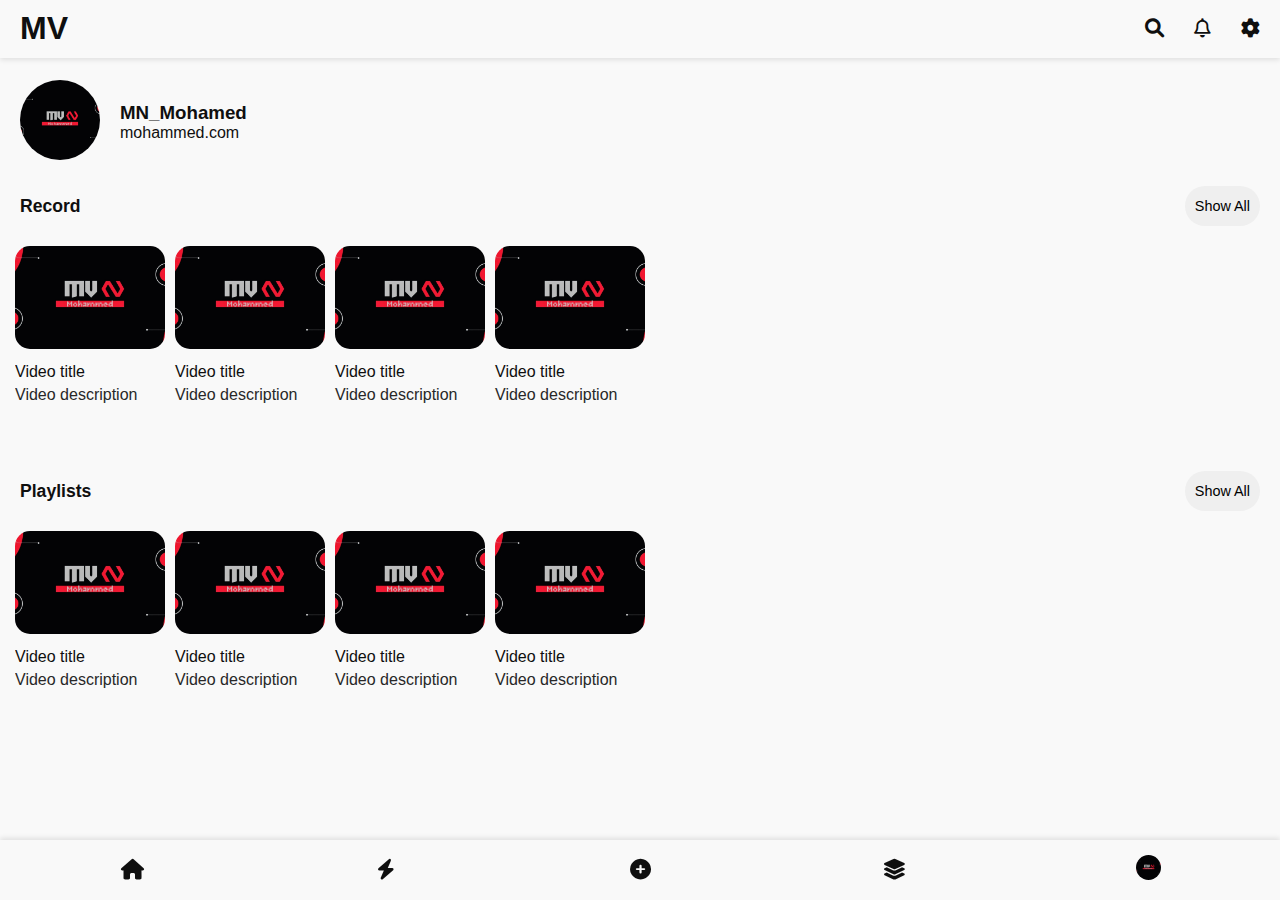
==== commit 96f57a66: "Add files via upload" ====
--- a/account.html
+++ b/account.html
@@ -1,132 +1,130 @@
 <!DOCTYPE html>
 <html lang="ar">
+  <head>
+    <meta charset="UTF-8" />
+    <meta name="viewport" content="width=device-width, initial-scale=1.0" />
+    <title>account</title>
+    <link
+      rel="stylesheet"
+      href="https://cdnjs.cloudflare.com/ajax/libs/font-awesome/6.0.0-beta3/css/all.min.css"
+    />
+    <link rel="stylesheet" href="styles.css" />
+  </head>
 
-<head>
- <meta charset="UTF-8" />
- <meta name="viewport" content="width=device-width, initial-scale=1.0" />
- <title>account</title>
- <link rel="stylesheet" href="https://cdnjs.cloudflare.com/ajax/libs/font-awesome/6.0.0-beta3/css/all.min.css" />
- <link rel="stylesheet" href="styles.css" />
-</head>
+  <body>
+    <!-- upper menu -->
+    <header class="navbar-top">
+      <a href="#"><h1>MV</h1></a>
+      <nav class="nav-right">
+        <a href="search.html"><i class="fas fa-search"></i></a>
+        <a href="#"><i class="fa-regular fa-bell"></i></a>
+        <a href="settings.html"><i class="fa-solid fa-gear"></i></a>
+      </nav>
+    </header>
+    <!--------------------------->
+    <main class="acontent">
+      <div class="aprofile">
+        <a href="#"><img src="mv.jpg" alt="error" /></a>
+        <div>
+          <h3>MN_Mohamed</h3>
+          <p>mohammed.com</p>
+        </div>
+      </div>
 
-<body>
- <!-- upper menu -->
- <div class="navbar-top">
-  <a href="#" class="nav-item logo">
-   <h1>MV</h1>
-  </a>
+      <!-- السجل -->
+      <section>
+        <div class="acontent-title">
+          <h2>Record</h2>
+          <button>Show All</button>
+        </div>
+        <div class="avideo-list">
+          <!-- video1 -->
+          <div class="avideo-item">
+            <a href="test.html" class="avid-link">
+              <img src="mv.jpg" alt="Video Thumbnail" />
+              <h3>Video title</h3>
+              <p>Video description</p>
+            </a>
+          </div>
+          <!-- video2 -->
+          <div class="avideo-item">
+            <a href="test.html" class="avid-link">
+              <img src="mv.jpg" alt="Video Thumbnail" />
+              <h3>Video title</h3>
+              <p>Video description</p>
+            </a>
+          </div>
 
-  <div class="nav-right">
-   <a href="search.html" class="nav-item"><i class="fas fa-search"></i></a>
-   <a href="#" class="nav-item"><i class="fa-regular fa-bell"></i></a>
-   <a href="settings.html" class="nav-item"><i class="fa-solid fa-gear"></i></a>
-  </div>
- </div>
- <!--------------------------->
- <div class="acontent">
-  <div class="aprofile">
-   <a href="#"><img src="mv.jpg" alt="error" /></a>
-   <div>
-    <h3>MN_Mohamed</h3>
-    <p>mohammed.com</p>
-   </div>
-  </div>
+          <div class="avideo-item">
+            <a href="test.html" class="avid-link">
+              <img src="mv.jpg" alt="Video Thumbnail" />
+              <h3>Video title</h3>
+              <p>Video description</p>
+            </a>
+          </div>
 
-  <!-- السجل -->
-  <div>
-   <div class="acontent-title">
-    <h2>Record</h2>
-    <button>Show All</button>
-   </div>
-   <div class="avideo-list">
-    <!-- video1 -->
-    <div class="avideo-item">
-     <a href="test.html" class="avid-link">
-      <img src="mv.jpg" alt="Video Thumbnail" />
-      <h3>Video title</h3>
-      <p>Video description</p>
-     </a>
-    </div>
-    <!-- video2 -->
-    <div class="avideo-item">
-     <a href="test.html" class="avid-link">
-      <img src="mv.jpg" alt="Video Thumbnail" />
-      <h3>Video title</h3>
-      <p>Video description</p>
-     </a>
-    </div>
+          <div class="avideo-item">
+            <a href="test.html" class="avid-link">
+              <img src="mv.jpg" alt="Video Thumbnail" />
+              <h3>Video title</h3>
+              <p>Video description</p>
+            </a>
+          </div>
+        </div>
+      </section>
 
-    <div class="avideo-item">
-     <a href="test.html" class="avid-link">
-      <img src="mv.jpg" alt="Video Thumbnail" />
-      <h3>Video title</h3>
-      <p>Video description</p>
-     </a>
-    </div>
+      <!-- القوائم -->
+      <section class="m-menu">
+        <div class="acontent-title">
+          <h2>Playlists</h2>
+          <button>Show All</button>
+        </div>
+        <div class="avideo-list">
+          <!-- video1 -->
+          <div class="avideo-item">
+            <a href="test.html" class="avid-link">
+              <img src="mv.jpg" alt="Video Thumbnail" />
+              <h3>Video title</h3>
+              <p>Video description</p>
+            </a>
+          </div>
+          <!-- video2 -->
+          <div class="avideo-item">
+            <a href="test.html" class="avid-link">
+              <img src="mv.jpg" alt="Video Thumbnail" />
+              <h3>Video title</h3>
+              <p>Video description</p>
+            </a>
+          </div>
 
-    <div class="avideo-item">
-     <a href="test.html" class="avid-link">
-      <img src="mv.jpg" alt="Video Thumbnail" />
-      <h3>Video title</h3>
-      <p>Video description</p>
-     </a>
-    </div>
-   </div>
-  </div>
+          <div class="avideo-item">
+            <a href="test.html" class="avid-link">
+              <img src="mv.jpg" alt="Video Thumbnail" />
+              <h3>Video title</h3>
+              <p>Video description</p>
+            </a>
+          </div>
 
-  <!-- القوائم -->
-  <div class="m-menu">
-   <div class="acontent-title">
-    <h2>Playlists</h2>
-    <button>Show All</button>
-   </div>
-   <div class="avideo-list">
-    <!-- video1 -->
-    <div class="avideo-item">
-     <a href="test.html" class="avid-link">
-      <img src="mv.jpg" alt="Video Thumbnail" />
-      <h3>Video title</h3>
-      <p>Video description</p>
-     </a>
-    </div>
-    <!-- video2 -->
-    <div class="avideo-item">
-     <a href="test.html" class="avid-link">
-      <img src="mv.jpg" alt="Video Thumbnail" />
-      <h3>Video title</h3>
-      <p>Video description</p>
-     </a>
-    </div>
+          <div class="avideo-item">
+            <a href="test.html" class="avid-link">
+              <img src="mv.jpg" alt="Video Thumbnail" />
+              <h3>Video title</h3>
+              <p>Video description</p>
+            </a>
+          </div>
+          <!-- more video -->
+        </div>
+      </section>
+    </main>
 
-    <div class="avideo-item">
-     <a href="test.html" class="avid-link">
-      <img src="mv.jpg" alt="Video Thumbnail" />
-      <h3>Video title</h3>
-      <p>Video description</p>
-     </a>
-    </div>
-
-    <div class="avideo-item">
-     <a href="test.html" class="avid-link">
-      <img src="mv.jpg" alt="Video Thumbnail" />
-      <h3>Video title</h3>
-      <p>Video description</p>
-     </a>
-    </div>
-    <!-- more video -->
-   </div>
-  </div>
- </div>
-
- <!-- button menu -->
- <div class="navbar">
-  <a href="index.html" class="nav-item aactive"><i class="fas fa-home"></i></a>
-  <a href="shorts.html" class="nav-item"><i class="fa-solid fa-bolt"></i></a>
-  <a href="#" class="nav-item"><i class="fas fa-plus-circle"></i></a>
-  <a href="subscriber.html" class="nav-item"><i class="fa-solid fa-layer-group"></i></a>
-  <a href="#" class="nav-item"><img src="mv.jpg" alt="error" /></a>
- </div>
- <script src="script.js" defer></script>
-</body>
-
-</html>+    <!-- button menu -->
+    <section class="suggestion-bar-bottom">
+      <a href="index.html"><i class="fas fa-home"></i></a>
+      <a href="shorts.html"><i class="fa-solid fa-bolt"></i></a>
+      <a href="#"><i class="fas fa-plus-circle"></i></a>
+      <a href="subscriber.html"><i class="fa-solid fa-layer-group"></i></a>
+      <a href="#"><img src="mv.jpg" alt="error" /></a>
+    </section>
+    <script src="script.js" defer></script>
+  </body>
+</html>
--- a/styles.css
+++ b/styles.css
@@ -13,214 +13,291 @@
 }
 
 body {
-  background: var(--prc1);
+  background: var(--main-color);
   padding-bottom: 60px;
   direction: ltr;
 }
 
 :root {
-  --prc1: #f9f9f9;
-  --prc2: #0f0f0f;
-
-  --logo: #0f0f0f;
-  --icc: #0f0f0f;
-  --icbgc: #dbdbdb;
-
-  --tic: #0f0f0f;
-  --pac: #282828;
-  --menuc: #ededed;
-  --fmc: #ff0000;
-
-  --active: #a2a2a2;
+  --main-color: #f9f9f9;
+
+  --title-color: #0f0f0f;
+  --paragraph-color: #282828;
+
+  --icon-color: #0f0f0f;
+  --icon-background-color: #dbdbdb;
+
+  --open-page-btn-color: #ff0000;
+  --action-menu-btn: #4d3636;
+
+  --active-color: #a2a2a2;
 
   /*#ff0000*/
 }
 
 .dark-mode {
-  --prc1: #0f0f0f;
-  --prc2: #f9f9f9;
-
-  --logo: #f1f1f1;
-  --icc: #f9f9f9;
-  --icbgc: #272727;
-
-  --tic: #f1f1f1;
-  --pac: #6d6d6d;
-  --menuc: #272727;
+  --main-color: #0f0f0f;
+
+  --title-color: #f1f1f1;
+  --paragraph-color: #6d6d6d;
+
+  --icon-color: #f9f9f9;
+  --icon-background-color: #272727;
+
+  --active-color: #a2a2a2;
 }
 
 #dark {
   cursor: pointer;
 }
 
-.vid-link {
-  color: var(--tic);
-}
-/***** nav top *****/
+.a {
+  color: var(--title-color);
+}
+.back-btn {
+  color: var(--title-color);
+  font-size: 1.3rem;
+  font-weight: 600;
+}
+/***** header *****/
 .navbar-top {
   display: flex;
   justify-content: space-between;
   align-items: center;
-  background-color: var(--prc1);
+  background-color: var(--main-color);
   box-shadow: 0 2px 5px rgba(0, 0, 0, 0.1);
-  border-bottom: 1px solid var(--prc1);
-  padding: 0 20px;
+  border-bottom: 1px solid var(--main-color);
+  padding: 10px 20px;
   z-index: 1000;
 }
 
-.navbar-top .logo {
-  font: 20px 700;
-  padding-left: 10px;
-}
-
-.logo h {
-  color: var(--prc2);
-}
-
-.navbar-top .nav-right {
+.navbar-top a h1 {
+  font: 1rem 600;
+  color: var(--title-color);
+}
+.navbar-top a h1:active {
+  color: var(--active-color);
+}
+.navbar-top nav {
   display: flex;
   gap: 30px;
 }
 
-.navbar-top .nav-item {
-  display: flex;
-  color: var(--icc);
+.navbar-top nav a {
+  color: var(--icon-color);
   font-size: 1.2rem;
 }
-
-.navbar-sub {
+.navbar-top nav a:active {
+  color: var(--active-color);
+}
+/***** Suggestion bar top *****/
+.suggestion-bar-top {
   display: flex;
   overflow-x: auto;
   white-space: nowrap;
-  background-color: var(--prc1);
-  padding: 5px;
+  margin-top: 10px;
+  padding: 0 15px;
   gap: 5px;
 }
-.navbar-sub::-webkit-scrollbar {
+.suggestion-bar-top::-webkit-scrollbar {
   overflow: hidden;
 }
-.navbar-sub .sub-item {
+.suggestion-bar-top a {
   display: inline-block;
   padding: 7px 14px;
   margin-left: 4px;
-  color: var(--prc2);
+  color: var(--title-color);
   cursor: pointer;
   flex-shrink: 0;
   border-radius: 10px;
-  background-color: var(--menuc);
+  background-color: var(--icon-background-color);
   height: 100%;
   align-content: center;
-}
-
-.navbar-sub .sub-item:active {
+  font-size: 1rem;
+  font-weight: 500;
+}
+
+.suggestion-bar-top a:active {
   background-color: var(--active);
 }
 
-/****** bottom sub *******/
-.navbar {
-  display: flex;
-  justify-content: space-around;
-  align-items: center;
-  position: fixed;
-  bottom: 0;
-  width: 100%;
-  background-color: var(--prc1);
-  box-shadow: 0 -2px 5px rgba(0, 0, 0, 0.1);
-  z-index: 999;
-  padding: 5px;
-}
-.nav-item {
-  flex: 1;
-  text-align: center;
-  padding: 10px 0;
-  color: var(--icc);
-}
-.nav-item img {
-  width: 25px;
-  height: 25px;
-  border-radius: 50%;
-}
-.nav-item.home {
-  color: var(--fmc);
-}
-.nav-item .add {
-  padding: 20px 10px;
-  font-size: 100px;
-  color: #000;
-}
-
-/**channal bottom sub**/
-.nav-item.ch-subscriptions {
-  color: var(--fmc);
-}
-
-/***** contant*****/
+/***** contant *****/
 .content {
-  padding: 0 0 10px 0;
   overflow-y: auto;
 }
 
-.video-list {
+.content .video-card {
   display: flex;
   flex-direction: column;
-}
-
-.video-item {
-  background: var(--prc1);
-}
-.video-item:active {
-  background-color: var(--icbgc);
-}
-
-.video-item img {
+  background-color: var(--icon-background-color);
+}
+
+.content .video-card img {
   object-fit: cover;
   width: 100%;
   height: 230px;
   border-radius: 4px;
 }
 
-.vidtitle {
+.content .video-card .video-info {
   display: flex;
   flex-direction: row;
   align-items: center;
   padding: 0 0 15px 15px;
 }
 
-.vidtitle img {
+.content .video-card .video-info img {
   object-fit: cover;
   width: 45px;
   height: 45px;
   border-radius: 50px;
 }
 
-.vidtitle .viddes {
+.content .video-card .video-info .video-info-box {
   align-items: center;
   margin-left: 10px;
 }
 
-.vidtitle a {
-  color: var(--tic);
-}
-
-.vidtitle .viddes h3 {
-  margin: 10px 5px;
-  font-size: 1rem;
-}
-
-.vidtitle p {
+.content .video-card .video-info a {
+  color: var(--title-color);
+}
+
+.content .video-card .video-info .video-info-box {
+  align-items: center;
+  margin-left: 10px;
+}
+.content .video-card .video-info .video-info-box h2 {
   margin: 5px;
-  font-size: 1rem;
-  color: var(--pac);
-}
-
-.vidtitle .viddes {
-  color: var(--tic);
   font-size: 0.9rem;
+  font-weight: 600;
+  color: var(--title-color);
+}
+
+.content .video-card .video-info p {
+  margin: 5px;
+  font-size: 0.9rem;
+  color: var(--paragraph-color);
+}
+.content .video-card .video-info .video-info-box:active {
+  background-color: var(--active-color);
+}
+.content .video-card .video-info .action-menu-btn {
+  cursor: pointer;
+  border: none;
+  background-color: transparent;
+  border-radius: 50%;
+  font-size: 1.2rem;
+  color: var(--icon-color);
+  padding: 5px 15px;
+  margin-right: 15px;
+}
+.content .video-card .video-info .action-menu-btn:active {
+  background-color: var(--action-menu-btn);
+}
+/****** Suggestion bar bottom *******/
+.suggestion-bar-bottom {
+  display: flex;
+  justify-content: space-around;
+  align-items: center;
+  position: fixed;
+  bottom: 0;
+  width: 100%;
+  background-color: var(--main-color);
+  box-shadow: 0 -2px 5px rgba(0, 0, 0, 0.1);
+  z-index: 999;
+  padding: 5px;
+}
+.suggestion-bar-bottom a {
+  flex: 1;
+  text-align: center;
+  padding: 10px 0;
+  color: var(--icon-color);
+  font-size: 1.3rem;
+}
+.suggestion-bar-bottom a:active {
+  color: var(--active-color);
+}
+.suggestion-bar-bottom a img {
+  width: 25px;
+  height: 25px;
+  border-radius: 50%;
+}
+/* page */
+.suggestion-bar-bottom .home-btn {
+  color: var(--open-page-btn-color);
+}
+.suggestion-bar-bottom .shorts-btn {
+  color: var(--open-page-btn-color);
+}
+.suggestion-bar-bottom .add-btn {
+  color: var(--open-page-btn-color);
+}
+.suggestion-bar-bottom .subscriber-btn {
+  color: var(--open-page-btn-color);
+}
+/**channal bottom sub**/
+.navbar .nav-item .ch-subscriptions {
+  color: var(--open-page-btn-color);
+}
+/*** popup ***/
+.action-menu-popup {
+  position: fixed;
+  top: 0;
+  left: 0;
+  width: 100%;
+  height: 100%;
+  display: none;
+  justify-content: flex-end; /* Align to bottom */
+  align-items: center;
+  background-color: rgba(0, 0, 0, 0.5); /* Transparent background */
+  z-index: 999;
+}
+
+.action-menu-popup .action-menu-popup-box {
+  width: 100%;
+  max-width: 400px;
+  padding: 20px;
+  height: 160px;
+  background-color: var(--icon-background-color);
+  border-radius: 10px;
+  text-align: center;
+  animation: slideUp 0.3s ease-out;
+}
+
+.action-menu-popup .action-menu-popup-box a {
+  color: #333;
+  font-size: 1.2rem;
+  transition: background-color 0.2s ease;
+  text-align: left;
+}
+
+.action-menu-popup .action-menu-popup-box a {
+  font-size: 1rem;
+  font-weight: 500;
+  color: var(--title-color);
+}
+.action-menu-popup .action-menu-popup-box a i {
+  margin-right: 15px;
+  font-size: 1rem;
+}
+
+.action-menu-popup .action-menu-popup-box a:active {
+  background-color: var(--active);
+}
+
+/* Animation for popup sliding from the bottom */
+@keyframes slideUp {
+  from {
+    transform: translateY(100%);
+  }
+  to {
+    transform: translateY(0);
+  }
 }
 
 /******* account ********/
-.nav-item.aactive {
-  color: var(--prc2);
+.nav-item .aactive {
+  color: var(--title-color);
 }
 
 .acontent {
@@ -228,7 +305,7 @@
   overflow-y: auto;
 }
 
-.aprofile {
+.acontent .aprofile {
   display: flex;
   border-radius: 15px;
   align-items: top;
@@ -237,25 +314,40 @@
   width: 100%;
   gap: 20px;
   padding: 2px 20px;
-  color: var(--tic);
-}
-
-.aprofile img {
+  color: var(--title-color);
+}
+
+.acontent .aprofile img {
   width: 80px;
   height: 80px;
   border-radius: 50px;
 }
-
-.acontent-title {
+.acontent .aprofile .account-info {
+  display: flex;
+  flex-direction: column;
+  gap: 10px;
+}
+.acontent .aprofile .account-info h2 {
+  font-size: 1.2rem;
+  font-weight: 600;
+}
+.acontent .aprofile .account-info p {
+  font-size: 1rem;
+  font-weight: 500;
+}
+.acontent .acontent-title {
   display: flex;
   align-items: center;
   justify-content: space-between;
   margin: 20px;
-  color: var(--tic);
+  color: var(--title-color);
   font-size: 0.9rem;
 }
-
-.acontent-title button {
+.acontent .acontent-title h2 {
+  font-size: 1.1rem;
+  font-weight: 600;
+}
+.acontent .acontent-title button {
   display: flex;
   padding: 5px 10px;
   border: none;
@@ -266,56 +358,59 @@
   font-size: 0.9rem;
   font-weight: 500;
 }
-.acontent-title button:active {
+
+.acontent .acontent-title button:active {
   background: var(--active);
 }
 
-.avideo-list {
+.acontent .avideo-list {
   display: flex;
   flex-wrap: nowrap;
   overflow-x: auto;
   -webkit-overflow-scrolling: touch;
   margin: 0 0 0 15px;
 }
-.avideo-list::-webkit-scrollbar {
+.acontent .avideo-list::-webkit-scrollbar {
   overflow: hidden;
 }
 
-.avideo-item {
+.acontent .avideo-list .avideo-item {
   flex: 0 0 auto;
   margin-right: 10px;
   width: 150px;
 }
-.avideo-item img {
+.acontent .avideo-list .avideo-item img {
   width: 100%;
   height: 50%;
   border-radius: 15px;
   object-fit: cover;
 }
 
-.avideo-item h3 {
+.acontent .avideo-list .avideo-item .avid-link h3 {
   margin: 10px 0 5px;
   font-size: 1rem;
-  color: var(--tic);
-}
-
-.avideo-item p {
-  font-size: 1rem;
-  color: var(--pac);
+  font-weight: 500;
+  color: var(--title-color);
+}
+
+.acontent .avideo-list .avideo-item .avid-link p {
+  font-size: 1rem;
+  font-weight: 500;
+  color: var(--paragraph-color);
 }
 
 /*** settings ***/
-.Scontent {
+.navbar-top .setting-title {
+  color: var(--title-color);
+  font-size: 1.2rem;
+  font-weight: 600;
+}
+.settings-content {
   display: flex;
   flex-direction: column;
 }
-
-.setting-title {
-  color: var(--tic);
-}
-
-.sbut-list button {
-  background: var(--prc1);
+.settings-content button {
+  background: var(--main-color);
   font-size: 1rem;
   font-weight: 500;
   padding-left: 20px;
@@ -323,11 +418,11 @@
   width: 100%;
   height: 50px;
   border: none;
-  color: var(--tic);
+  color: var(--title-color);
   cursor: pointer;
 }
 
-.sbut-list button:active {
+.settings-content button:active {
   background: var(--active);
 }
 
@@ -338,7 +433,7 @@
 }
 
 #toggle-dark-mode span i {
-  fill: var(--icc);
+  fill: var(--icon-color);
 }
 
 #toggle-dark-mode span i:last-child {
@@ -365,21 +460,21 @@
 
 .search-container button {
   padding: 5px 8px;
-  color: var(--icc);
-  background: var(--icbgc);
+  color: var(--icon-color);
+  background: var(--icon-background-color);
   font-size: 1.1rem;
   border: none;
   border-radius: 50px;
 }
 
-.search-box {
+.search-container .search-box {
   width: 100%;
   height: 35px;
   border-radius: 20px;
   border: none;
   padding: 0 15px;
-  background: var(--icbgc);
-  color: var(--tic);
+  background: var(--icon-background-color);
+  color: var(--title-color);
 }
 
 .suggestions-box {
@@ -389,7 +484,7 @@
   max-height: 200px;
   overflow-y: auto;
   border: none;
-  color: var(--tic);
+  color: var(--title-color);
   font-size: 1rem;
 }
 
@@ -411,7 +506,7 @@
   padding: 0px 10px;
 }
 
-.banner-image {
+.channel-banner img {
   width: 100%;
   height: 100%;
   object-fit: cover;
@@ -424,32 +519,37 @@
   padding: 15px;
 }
 
-.profile-picture {
+.channel-info img {
   width: 70px;
   height: 70px;
   border-radius: 50%;
   margin-right: 10px;
   flex-shrink: 0;
 }
-
-.channel-name {
-  font-size: 1.4rem;
+.channel-info .info-box {
+  display: flex;
+  flex-direction: column;
+  gap: 5px;
+}
+.channel-info .info-box h2 {
+  font-size: 1.2rem;
   font-weight: 600;
-  color: var(--tic);
-}
-
-.subscriber-count {
-  color: var(--pac);
+  color: var(--title-color);
+}
+
+.channel-info .info-box p {
+  color: var(--paragraph-color);
   font-size: 0.9rem;
-}
-
-.Channel-description {
-  color: var(--pac);
+  margin-top: 5px;
+}
+
+.channel-description {
+  margin: 0 0 20px 15px;
+}
+.channel-description p {
+  color: var(--paragraph-color);
   font-size: 0.9rem;
-  padding-left: 15px;
-  margin-bottom: 20px;
-}
-
+}
 .subscribe-btn {
   align-content: center;
   margin: 0 15px 15px 15px;
@@ -479,12 +579,14 @@
   padding: 5px;
   gap: 1px;
 }
-
+.ch-navbar-sub::-webkit-scrollbar {
+  overflow: hidden;
+}
 .ch-navbar-sub .ch-sub-item {
   display: inline-block;
   padding: 5px 14px;
   margin-left: 4px;
-  color: var(--prc2);
+  color: var(--title-color);
   cursor: pointer;
   flex-shrink: 0;
   height: 100%;
@@ -493,13 +595,13 @@
   transition: border-color 0.3s ease;
 }
 
-.ch-navbar-sub .ch-sub-item.active {
+.ch-sub-item button.active {
   border-bottom: 2px solid #ff0000;
 }
 
 /* Tab Content */
 .tab-content {
-  padding: 20px;
+  padding: 10px 15px;
   display: none;
 }
 
@@ -507,78 +609,49 @@
   display: block;
 }
 
-.video-grid {
-  gap: 10px;
-}
-
-.video-card {
-  display: flex;
-  border-radius: 8px;
-  overflow: hidden;
-  transition: box-shadow 0.3s ease;
-  align-items: center;
-  background: transparent;
-  border: none;
-}
-.video-card img {
-  width: 160px;
-  height: 90px;
-  border-radius: 15px;
-}
-.Toplist {
-  color: var(--tic);
-  font-size: 1.2rem;
-}
-.ch-videod {
-  top: 50px;
-}
-.ch-videod h3 {
-  margin: 10px;
-  font-size: 0.9rem;
-  color: var(--tic);
-}
-.ch-videod p {
-  margin: 10px;
-  color: var(--pac);
-  font-size: 0.7rem;
-}
-
-.ch-video-list {
+.tab-content .video-grid .ch-video-list {
   display: flex;
   flex-wrap: nowrap;
   overflow-x: auto;
-  gap: 25px;
-}
-
+  gap: 20px;
+}
+.tab-content .video-grid .ch-video-list::-webkit-scrollbar {
+  overflow: hidden;
+}
 .ch-video-item {
   margin-right: 10px;
   width: 300px;
 }
-.ch-video-item img {
+.tab-content .video-grid .ch-video-list .ch-video-item img {
   width: 320px;
   height: 180px;
   border-radius: 15px;
   object-fit: cover;
 }
 
-.ch-video-item h3 {
+.tab-content .video-grid .ch-video-list .ch-video-item h3 {
   margin: 10px 0 5px;
   font-size: 1rem;
-  color: var(--tic);
-}
-
-.ch-video-item p {
+  color: var(--title-color);
+}
+
+.tab-content .video-grid .ch-video-list .ch-video-item p {
   font-size: 14px;
-  color: var(--pac);
-}
-
-.ch-ranking-but {
-  display: flex;
-  margin: 10px 0;
+  color: var(--paragraph-color);
+}
+.tab-content .video-grid .Toplist {
+  color: var(--title-color);
+  font-size: 1.2rem;
+  margin: 0 0 10px 0;
+}
+/***/
+.tab-content .ch-ranking-but {
+  display: flex;
+  margin: 0 0 25px;
   width: auto;
   gap: 10px;
 }
-.ch-ranking-but button {
+.tab-content .ch-ranking-but button {
   width: 70px;
   padding: 10px;
   border: none;
@@ -587,23 +660,58 @@
   cursor: pointer;
   font-weight: 700;
 }
+/*** card ***/
+.tab-content .video-grid {
+  display: flex;
+  flex-direction: column;
+  gap: 20px;
+}
+.tab-content .video-grid .video-card {
+  display: flex;
+  border-radius: 8px;
+  overflow: hidden;
+  transition: box-shadow 0.3s ease;
+  align-items: center;
+  background: transparent;
+  border: none;
+}
+.tab-content .video-grid .video-card img {
+  width: 160px;
+  height: 90px;
+  border-radius: 15px;
+}
+
+.tab-content .video-grid .video-card .ch-videod {
+  top: 50px;
+}
+.tab-content .video-grid .video-card .ch-videod h3 {
+  margin: 10px;
+  font-size: 0.9rem;
+  color: var(--title-color);
+}
+.tab-content .video-grid .video-card .ch-videod p {
+  margin: 10px;
+  color: var(--paragraph-color);
+  font-size: 0.7rem;
+}
+
 /****** subscribers ****/
 .sub-info {
   display: flex;
   align-items: center;
 }
-.sub-link {
+.sub-info .sub-link {
   text-decoration: none;
   display: flex;
   align-items: center;
   margin: 10px 0px;
   padding-right: 90px;
 }
-.sub-link h3 {
-  color: var(--tic);
-}
-.sub-link p {
-  color: var(--pac);
+.sub-info .sub-link h3 {
+  color: var(--title-color);
+}
+.sub-info .sub-link p {
+  color: var(--paragraph-color);
   font-size: 0.9rem;
 }
 .sub-info .sub-link img {
@@ -613,10 +721,10 @@
   object-fit: cover;
   margin: 0px 15px;
 }
-.sub-icon a {
-  color: var(--icc);
-  font-size: 1rem;
-  background: var(--icbgc);
+.sub-info .sub-icon a {
+  color: var(--icon-color);
+  font-size: 1rem;
+  background: var(--icon-background-color);
   padding: 5px 10px;
   border-radius: 15px;
 }
@@ -628,23 +736,12 @@
   width: 100%;
   height: 100vh;
 }
-.back-btn {
-  position: fixed;
-  top: 0;
-  right: 10px;
-  cursor: pointer;
-  color: var(--icc);
-  font-size: 2rem;
-  z-index: 3;
-  opacity: 0.2;
-}
 
 /***** video section *****/
 .video-contant .main-video {
-  display: flex;
   position: fixed;
   width: 100%;
-  height: var(--top-video-height);
+  height: auto;
   top: 0;
   z-index: 2;
 }
@@ -652,12 +749,12 @@
   width: 100%;
   height: auto;
 }
+
 /***** info section *****/
 .video-contant .video-info {
   display: flex;
   flex-direction: column;
   padding: 0 15px;
-  margin-top: 250px;
 }
 /*** top ***/
 .video-contant .video-info .top-row {
@@ -667,13 +764,13 @@
   margin-bottom: 20px;
 }
 .video-contant .video-info .top-row h1 {
-  color: var(--tic);
+  color: var(--title-color);
   font-size: 1.2rem;
   font-weight: 600;
 }
 .video-contant .video-info .top-row .view-time {
   display: flex;
-  color: var(--pac);
+  color: var(--paragraph-color);
   font-size: 1rem;
   justify-content: space-between;
   align-items: center;
@@ -684,14 +781,15 @@
   justify-content: space-between;
 }
 .video-contant .video-info .top-row .view-time .data p {
-  color: var(--pac);
+  color: var(--paragraph-color);
   font-size: 1rem;
 }
 .video-contant .video-info .top-row .view-time button {
   background-color: transparent;
-  color: var(--pac);
-  border: none;
-}
+  color: var(--paragraph-color);
+  border: none;
+}
+
 /*** middle ***/
 .video-contant .video-info .middle-row {
   display: flex;
@@ -710,7 +808,7 @@
   border-radius: 50%;
 }
 .video-contant .video-info .middle-row .channal-info h2 {
-  color: var(--tic);
+  color: var(--title-color);
   font-size: 1.2rem;
   font-weight: 600;
 }
@@ -720,8 +818,8 @@
   font-weight: 500;
 }
 .video-contant .video-info .middle-row button {
-  background-color: var(--icbgc);
-  color: var(--icc);
+  background-color: var(--icon-background-color);
+  color: var(--icon-color);
   border: none;
   border-radius: 25px;
   padding: 10px 15px;
@@ -731,6 +829,7 @@
 .video-contant .video-info .middle-row button:active {
   background-color: var(--active);
 }
+
 /*** bottom ***/
 .video-contant .video-info .bottom-row {
   display: flex;
@@ -742,36 +841,37 @@
 .video-contant .video-info .bottom-row::-webkit-scrollbar {
   overflow: hidden;
 }
-.video-contant .video-info .bottom-row .video-Interact {
+.video-contant .video-info .bottom-row .video-interact {
   display: flex;
   align-items: center;
   gap: 5px;
-  background-color: var(--icbgc);
+  background-color: var(--icon-background-color);
   border: none;
   border-radius: 25px;
   padding: 10px 15px;
   font-size: 1rem;
   font-weight: 500;
 }
-.video-contant .video-info .bottom-row .video-Interact button {
-  color: var(--icc);
+.video-contant .video-info .bottom-row .video-interact button {
+  color: var(--icon-color);
   background-color: transparent;
   border: none;
   font-size: 1rem;
 }
-.video-contant .video-info .bottom-row .video-Interact span {
-  color: var(--icc);
-}
-.video-contant .video-info .bottom-row .video-Interact:active {
+.video-contant .video-info .bottom-row .video-interact span {
+  color: var(--icon-color);
+}
+.video-contant .video-info .bottom-row .video-interact:active {
   background-color: var(--active);
 }
+
 /***** comment section *****/
 .video-contant .video-info .comments {
   display: flex;
   flex-direction: column;
   gap: 10px;
   margin-bottom: 20px;
-  background-color: var(--icbgc);
+  background-color: var(--icon-background-color);
   padding: 10px 15px;
   border-radius: 15px;
 }
@@ -786,12 +886,12 @@
 .video-contant .video-info .comments .comment-number h3 {
   font-size: 1rem;
   font-weight: 500;
-  color: var(--tic);
+  color: var(--title-color);
 }
 .video-contant .video-info .comments .comment-number span {
   font-size: 1rem;
   font-weight: 500;
-  color: var(--pac);
+  color: var(--paragraph-color);
 }
 .video-contant .video-info .comments .coment-box {
   display: flex;
@@ -806,8 +906,85 @@
   object-fit: cover;
 }
 .video-contant .video-info .comments .coment-box p {
-  color: var(--tic);
-  font-size: 1rem;
+  color: var(--title-color);
+  font-size: 1rem;
+}
+.video-contant .Video-suggestion {
+  display: flex;
+  flex-direction: column;
+  gap: 20px;
+  background-color: var(--icon-background-color);
+}
+.video-contant .Video-suggestion .video-item {
+  background: var(--main-color);
+}
+.video-contant .Video-suggestion .video-item:active {
+  background-color: var(--icon-background-color);
+}
+.video-contant .Video-suggestion .video-item img {
+  object-fit: cover;
+  width: 100%;
+  height: 230px;
+  border-radius: 4px;
+}
+.video-contant .Video-suggestion .video-item .vidtitle {
+  display: flex;
+  flex-direction: row;
+  align-items: center;
+  padding: 0 0 15px 15px;
+}
+.video-contant .Video-suggestion .video-item .vidtitle img {
+  object-fit: cover;
+  width: 45px;
+  height: 45px;
+  border-radius: 50px;
+}
+
+.video-contant .Video-suggestion .video-item .vidtitle .viddes {
+  align-items: center;
+  margin-left: 10px;
+}
+
+.video-contant .Video-suggestion .video-item .vidtitle a {
+  color: var(--title-color);
+}
+
+.video-contant .Video-suggestion .video-item .vidtitle .viddes h3 {
+  margin: 10px 5px;
+  font-size: 1rem;
+}
+
+.video-contant .Video-suggestion .video-item .vidtitle p {
+  margin: 5px;
+  padding-right: 15px;
+  font-size: 0.8rem;
+  color: var(--paragraph-color);
+}
+
+.video-contant .Video-suggestion .video-item .vidtitle .viddes {
+  color: var(--title-color);
+  font-size: 0.9rem;
+}
+
+@media (max-width: 370px) {
+  .video-contant .video-info {
+    margin-top: 215px;
+  }
+}
+@media (min-width: 375px) and (max-width: 400px) {
+  .video-contant .video-info {
+    margin-top: 250px;
+  }
+}
+@media (min-width: 410px) and (max-width: 450px) {
+  .video-contant .video-info {
+    margin-top: 250px;
+  }
+}
+@media (min-width: 768px) {
+  .video-contant .video-info {
+    margin-top: 460px;
+  }
 }
 /******* sizing **********/
 @media (max-width: 600px) {
@@ -835,71 +1012,3 @@
     font-size: 12px;
   }
 }
-
-/***** upload video **/
-.uvc {
-  max-width: 600px;
-  margin: 0 auto;
-  padding: 20px;
-  background-color: #fff;
-  border-radius: 8px;
-  box-shadow: 0 2px 4px rgba(0, 0, 0, 0.1);
-}
-
-.uvc h1 {
-  color: #333;
-  text-align: center;
-}
-
-.upload-section {
-  display: flex;
-}
-
-#video-preview {
-  display: none;
-  max-width: 192px;
-  fill: auto;
-}
-
-label {
-  display: block;
-  margin-bottom: 8px;
-  color: #555;
-}
-
-input[type="text"],
-textarea {
-  width: 100%;
-  padding: 8px;
-  margin-bottom: 12px;
-  border: 1px solid #ddd;
-  border-radius: 4px;
-  box-sizing: border-box;
-}
-
-textarea {
-  height: 100px;
-}
-
-.uvsave-Button {
-  width: 100%;
-  padding: 10px;
-  background-color: #007bff;
-  color: #fff;
-  border: none;
-  border-radius: 4px;
-  cursor: pointer;
-  font-size: 16px;
-}
-
-.uvsave-Button:hover {
-  background-color: #0056b3;
-}
-
-#thumbnail-preview {
-  max-width: 100%;
-  height: auto;
-  margin-bottom: 15px;
-  border: 2px solid #ccc;
-  border-radius: 8px;
-}
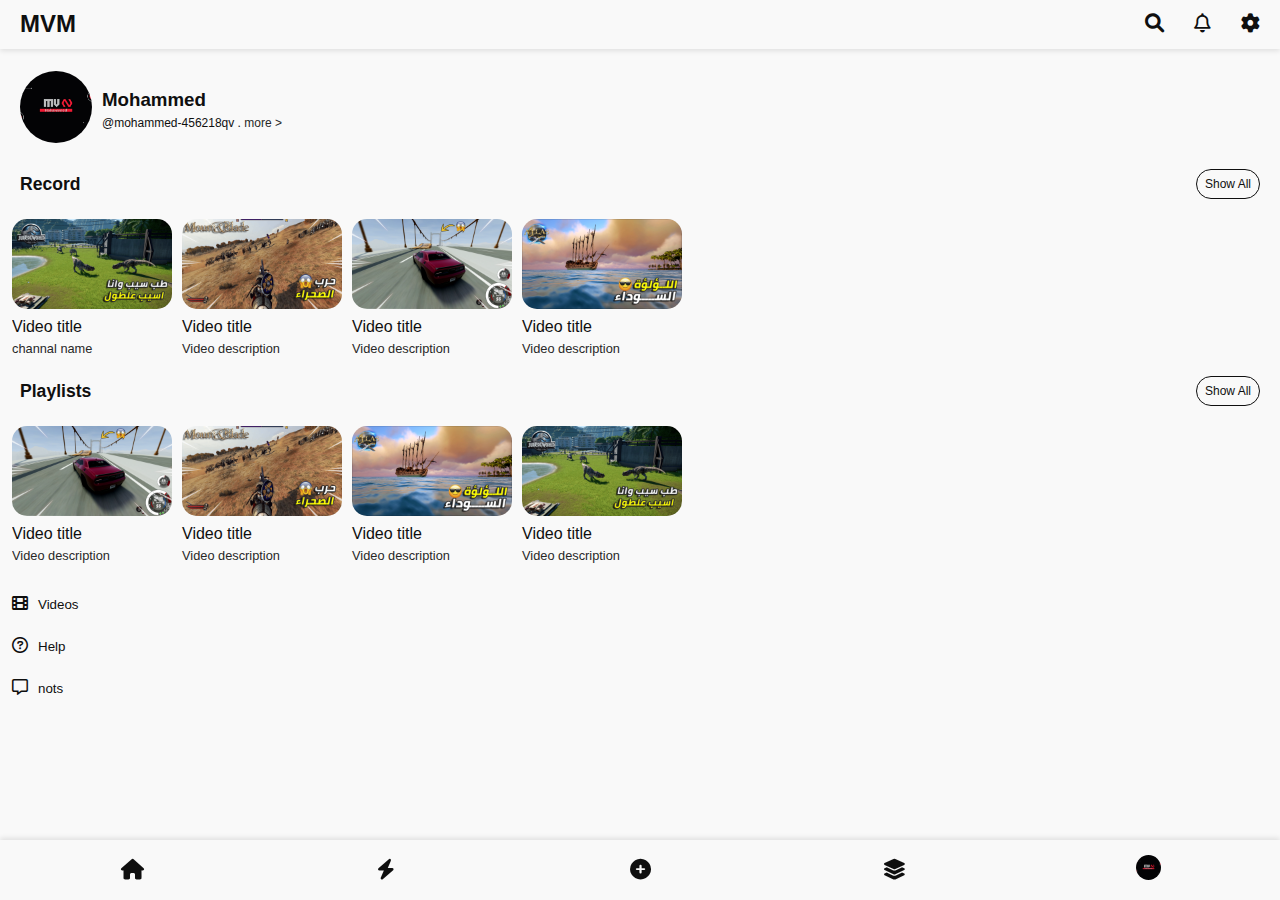
==== commit 7b333da7: "Add files via upload" ====
--- a/account.html
+++ b/account.html
@@ -14,7 +14,7 @@
   <body>
     <!-- upper menu -->
     <header class="navbar-top">
-      <a href="#"><h1>MV</h1></a>
+      <a href="#"><h1>MVM</h1></a>
       <nav class="nav-right">
         <a href="search.html"><i class="fas fa-search"></i></a>
         <a href="#"><i class="fa-regular fa-bell"></i></a>
@@ -25,47 +25,49 @@
     <main class="acontent">
       <div class="aprofile">
         <a href="#"><img src="mv.jpg" alt="error" /></a>
-        <div>
-          <h3>MN_Mohamed</h3>
-          <p>mohammed.com</p>
+        <div class="account-info">
+          <h3>Mohammed</h3>
+          <p>@mohammed-456218qv . <span>more ></span></p>
         </div>
       </div>
 
       <!-- السجل -->
       <section>
         <div class="acontent-title">
-          <h2>Record</h2>
+          <h3>Record</h3>
           <button>Show All</button>
         </div>
         <div class="avideo-list">
           <!-- video1 -->
           <div class="avideo-item">
-            <a href="test.html" class="avid-link">
-              <img src="mv.jpg" alt="Video Thumbnail" />
-              <h3>Video title</h3>
-              <p>Video description</p>
+            <a href="video1.html" class="avid-link">
+              <img src="1.png" alt="Video Thumbnail" />
+              <div class="video-info">
+                <h3>Video title</h3>
+                <p>channal name</p>
+              </div>
             </a>
           </div>
           <!-- video2 -->
           <div class="avideo-item">
-            <a href="test.html" class="avid-link">
-              <img src="mv.jpg" alt="Video Thumbnail" />
+            <a href="video2.html" class="avid-link">
+              <img src="2.png" alt="Video Thumbnail" />
               <h3>Video title</h3>
               <p>Video description</p>
             </a>
           </div>
 
           <div class="avideo-item">
-            <a href="test.html" class="avid-link">
-              <img src="mv.jpg" alt="Video Thumbnail" />
+            <a href="video3.html" class="avid-link">
+              <img src="3.png" alt="Video Thumbnail" />
               <h3>Video title</h3>
               <p>Video description</p>
             </a>
           </div>
 
           <div class="avideo-item">
-            <a href="test.html" class="avid-link">
-              <img src="mv.jpg" alt="Video Thumbnail" />
+            <a href="video4.html" class="avid-link">
+              <img src="4.png" alt="Video Thumbnail" />
               <h3>Video title</h3>
               <p>Video description</p>
             </a>
@@ -74,46 +76,51 @@
       </section>
 
       <!-- القوائم -->
-      <section class="m-menu">
+      <section>
         <div class="acontent-title">
-          <h2>Playlists</h2>
+          <h3>Playlists</h3>
           <button>Show All</button>
         </div>
         <div class="avideo-list">
           <!-- video1 -->
           <div class="avideo-item">
-            <a href="test.html" class="avid-link">
-              <img src="mv.jpg" alt="Video Thumbnail" />
+            <a href="video3.html" class="avid-link">
+              <img src="3.png" alt="Video Thumbnail" />
               <h3>Video title</h3>
               <p>Video description</p>
             </a>
           </div>
           <!-- video2 -->
           <div class="avideo-item">
-            <a href="test.html" class="avid-link">
-              <img src="mv.jpg" alt="Video Thumbnail" />
+            <a href="video2.html" class="avid-link">
+              <img src="2.png" alt="Video Thumbnail" />
               <h3>Video title</h3>
               <p>Video description</p>
             </a>
           </div>
 
           <div class="avideo-item">
-            <a href="test.html" class="avid-link">
-              <img src="mv.jpg" alt="Video Thumbnail" />
+            <a href="video4.html" class="avid-link">
+              <img src="4.png" alt="Video Thumbnail" />
               <h3>Video title</h3>
               <p>Video description</p>
             </a>
           </div>
 
           <div class="avideo-item">
-            <a href="test.html" class="avid-link">
-              <img src="mv.jpg" alt="Video Thumbnail" />
+            <a href="video1.html" class="avid-link">
+              <img src="1.png" alt="Video Thumbnail" />
               <h3>Video title</h3>
               <p>Video description</p>
             </a>
           </div>
-          <!-- more video -->
         </div>
+      </section>
+
+      <section class="bottom-section">
+        <button><i class="fa-solid fa-film"></i>Videos</button>
+        <button><i class="fa-regular fa-circle-question"></i>Help</button>
+        <button><i class="fa-regular fa-message"></i>nots</button>
       </section>
     </main>
 
--- a/styles.css
+++ b/styles.css
@@ -23,12 +23,13 @@
 
   --title-color: #0f0f0f;
   --paragraph-color: #282828;
+  --link-color: #3EA6FF;
 
   --icon-color: #0f0f0f;
   --icon-background-color: #dbdbdb;
 
   --open-page-btn-color: #ff0000;
-  --action-menu-btn: #4d3636;
+  --action-menu-btn: #ffe8d4;
 
   --active-color: #a2a2a2;
 
@@ -38,8 +39,9 @@
 .dark-mode {
   --main-color: #0f0f0f;
 
-  --title-color: #f1f1f1;
-  --paragraph-color: #6d6d6d;
+  --title-color: #F1F1F1;
+  --paragraph-color: #AAAAAA;
+   --link-color: #3EA6FF;
 
   --icon-color: #f9f9f9;
   --icon-background-color: #272727;
@@ -71,11 +73,12 @@
   z-index: 1000;
 }
 
-.navbar-top a h1 {
-  font: 1rem 600;
-  color: var(--title-color);
-}
-.navbar-top a h1:active {
+.navbar-top h1 {
+  font-size: 1.5rem;
+  font-weight: 600;
+  color: var(--title-color);
+}
+.navbar-top h1:active {
   color: var(--active-color);
 }
 .navbar-top nav {
@@ -129,7 +132,6 @@
 .content .video-card {
   display: flex;
   flex-direction: column;
-  background-color: var(--icon-background-color);
 }
 
 .content .video-card img {
@@ -143,39 +145,35 @@
   display: flex;
   flex-direction: row;
   align-items: center;
-  padding: 0 0 15px 15px;
+  padding: 5px 0 12px 12px;
 }
 
 .content .video-card .video-info img {
   object-fit: cover;
-  width: 45px;
-  height: 45px;
+  width: 40px;
+  height: 40px;
   border-radius: 50px;
 }
 
 .content .video-card .video-info .video-info-box {
-  align-items: center;
-  margin-left: 10px;
+  display: flex;
+  flex-direction: column;
+  margin: 0 12px;
+  gap: 2px;
 }
 
 .content .video-card .video-info a {
   color: var(--title-color);
 }
 
-.content .video-card .video-info .video-info-box {
-  align-items: center;
-  margin-left: 10px;
-}
-.content .video-card .video-info .video-info-box h2 {
-  margin: 5px;
+.content .video-card .video-info .video-info-box h3 {
   font-size: 0.9rem;
-  font-weight: 600;
+  font-weight: 500;
   color: var(--title-color);
 }
 
 .content .video-card .video-info p {
-  margin: 5px;
-  font-size: 0.9rem;
+  font-size: 0.75rem;
   color: var(--paragraph-color);
 }
 .content .video-card .video-info .video-info-box:active {
@@ -312,28 +310,35 @@
   box-sizing: border-box;
   align-items: center;
   width: 100%;
-  gap: 20px;
+  gap: 10px;
   padding: 2px 20px;
   color: var(--title-color);
 }
 
 .acontent .aprofile img {
-  width: 80px;
-  height: 80px;
+  width: 72px;
+  height: 72px;
   border-radius: 50px;
 }
 .acontent .aprofile .account-info {
   display: flex;
   flex-direction: column;
-  gap: 10px;
+  gap: 5px;
+  color: var(--title-color);
 }
 .acontent .aprofile .account-info h2 {
   font-size: 1.2rem;
   font-weight: 600;
+  color: var(--paragraph-color);
 }
 .acontent .aprofile .account-info p {
-  font-size: 1rem;
-  font-weight: 500;
+  font-size: 0.75rem;
+  font-weight: 500;
+}
+.acontent .aprofile .account-info p span {
+  font-size: 0.75rem;
+  font-weight: 400;
+  color: var(--paragraph-color);
 }
 .acontent .acontent-title {
   display: flex;
@@ -343,24 +348,27 @@
   color: var(--title-color);
   font-size: 0.9rem;
 }
-.acontent .acontent-title h2 {
+.acontent .acontent-title h3 {
   font-size: 1.1rem;
   font-weight: 600;
+  color: var(--title-color);
 }
 .acontent .acontent-title button {
   display: flex;
-  padding: 5px 10px;
-  border: none;
+  padding: 4px 8px;
+  color: var(--title-color);
+  border: 1px solid var(--title-color);
+  background-color: transparent;
   border-radius: 25px;
-  height: 40px;
+  height: 30px;
   align-items: center;
   cursor: pointer;
-  font-size: 0.9rem;
+  font-size: 0.75rem;
   font-weight: 500;
 }
 
 .acontent .acontent-title button:active {
-  background: var(--active);
+  background: var(--active-color);
 }
 
 .acontent .avideo-list {
@@ -368,7 +376,7 @@
   flex-wrap: nowrap;
   overflow-x: auto;
   -webkit-overflow-scrolling: touch;
-  margin: 0 0 0 15px;
+  margin: 0 0 0 12px;
 }
 .acontent .avideo-list::-webkit-scrollbar {
   overflow: hidden;
@@ -377,27 +385,48 @@
 .acontent .avideo-list .avideo-item {
   flex: 0 0 auto;
   margin-right: 10px;
-  width: 150px;
+  width: 160px;
 }
 .acontent .avideo-list .avideo-item img {
   width: 100%;
-  height: 50%;
+  height: 90px;
   border-radius: 15px;
   object-fit: cover;
 }
 
 .acontent .avideo-list .avideo-item .avid-link h3 {
-  margin: 10px 0 5px;
+  margin: 5px 0;
   font-size: 1rem;
   font-weight: 500;
   color: var(--title-color);
 }
 
 .acontent .avideo-list .avideo-item .avid-link p {
-  font-size: 1rem;
-  font-weight: 500;
-  color: var(--paragraph-color);
-}
+  font-size: 0.8rem;
+  color: var(--paragraph-color);
+}
+/***/
+.acontent .bottom-section {
+  display: flex;
+  flex-direction: column;
+  gap: 1px;
+  margin-top: 20px;
+}
+.acontent .bottom-section button {
+  text-align: left;
+  padding: 12px;
+  background-color: transparent;
+  color: var(--title-color);
+  border: none;
+}
+.acontent .bottom-section button i {
+  margin-right: 10px;
+  font-size: 1rem;
+}
+.acontent .bottom-section button:active {
+  background: var(--active-color);
+}
+
 
 /*** settings ***/
 .navbar-top .setting-title {
@@ -423,7 +452,7 @@
 }
 
 .settings-content button:active {
-  background: var(--active);
+  background: var(--active-color);
 }
 
 /*general*/
@@ -495,210 +524,176 @@
 }
 
 .suggestion-item:active {
-  background-color: var(--active);
-}
+  background-color: var(--active-color);
+}
+
+
 
 /**** channal ****/
-.channel-banner {
+.channal-content {
+  overflow-y: auto;
+}
+.channal-content .channal-top-section {
+  width: 100%;
+  box-shadow: 0 -2px 5px rgba(0, 0, 0, 0.1);
+  padding: 10px 15px;
+}
+.channal-content .channal-top-section .channal-banner {
   width: 100%;
   height: 100px;
-  overflow: hidden;
-  padding: 0px 10px;
-}
-
-.channel-banner img {
-  width: 100%;
-  height: 100%;
   object-fit: cover;
   border-radius: 15px;
 }
-
-.channel-info {
-  display: flex;
-  align-items: center;
-  padding: 15px;
-}
-
-.channel-info img {
-  width: 70px;
-  height: 70px;
-  border-radius: 50%;
-  margin-right: 10px;
-  flex-shrink: 0;
-}
-.channel-info .info-box {
+.channal-content .channal-top-section .channal-info {
+  display: flex;
+  margin: 20px 0;
+  gap: 10px;
+}
+.channal-content .channal-top-section .channal-info img {
+  width: 72px;
+  height: 72px;
+  border-radius: 50px;
+}
+.channal-content .channal-top-section .channal-info .channal-info-box {
   display: flex;
   flex-direction: column;
   gap: 5px;
 }
-.channel-info .info-box h2 {
-  font-size: 1.2rem;
-  font-weight: 600;
-  color: var(--title-color);
-}
-
-.channel-info .info-box p {
-  color: var(--paragraph-color);
+.channal-content .channal-top-section .channal-info .channal-info-box h2 {
+  font-size: 1.5rem;
+  font-weight: 600;
+  color: var(--title-color);
+}
+.channal-content .channal-top-section .channal-info .channal-info-box p {
+  font-size: 1rem;
+  font-weight: 500;
+  color: var(--paragraph-color);
+}
+.channal-content .channal-top-section .channal-link {
+  display: flex;
+  flex-direction: column;
+}
+.channal-content .channal-top-section .channal-link p {
   font-size: 0.9rem;
-  margin-top: 5px;
-}
-
-.channel-description {
-  margin: 0 0 20px 15px;
-}
-.channel-description p {
-  color: var(--paragraph-color);
-  font-size: 0.9rem;
-}
-.subscribe-btn {
-  align-content: center;
-  margin: 0 15px 15px 15px;
-}
-
-.subscribe-btn button {
-  width: 100%;
-  background-color: #ff0000;
-  color: white;
-  border: none;
-  padding: 10px 20px;
-  font-size: 1rem;
-  border-radius: 25px;
-  cursor: pointer;
-  transition: background-color 0.3s ease;
-}
-
-.subscribe-btn button:active {
-  background-color: #cc0000;
-}
-
-/* Navigation Tabs */
-.ch-navbar-sub {
+  font-weight: 600;
+  color: var(--paragraph-color);
+}
+.channal-content .channal-top-section .channal-link p a {
+  color: var(--link-color);
+}
+/*** section ***/
+.channal-content .channal-main-section {
+  width: 100%;
+}
+.channal-main-section .channal-navigayion-btn {
   display: flex;
   overflow-x: auto;
   white-space: nowrap;
-  padding: 5px;
-  gap: 1px;
-}
-.ch-navbar-sub::-webkit-scrollbar {
+  margin-top: 10px;
+  padding: 0 15px;
+  gap: 5px;
+}
+.channal-content .channal-main-section .channal-navigayion-btn::-webkit-scrollbar {
   overflow: hidden;
 }
-.ch-navbar-sub .ch-sub-item {
+.channal-content .channal-main-section .channal-navigayion-btn a {
   display: inline-block;
-  padding: 5px 14px;
-  margin-left: 4px;
+  padding: 7px 14px;
   color: var(--title-color);
   cursor: pointer;
   flex-shrink: 0;
+  border-radius: 10px;
   height: 100%;
   align-content: center;
-  border-bottom: 2px solid transparent;
-  transition: border-color 0.3s ease;
-}
-
-.ch-sub-item button.active {
-  border-bottom: 2px solid #ff0000;
-}
-
-/* Tab Content */
-.tab-content {
-  padding: 10px 15px;
-  display: none;
-}
-
-.tab-content.active {
-  display: block;
-}
-
-.tab-content .video-grid .ch-video-list {
-  display: flex;
-  flex-wrap: nowrap;
-  overflow-x: auto;
-  gap: 20px;
-}
-.tab-content .video-grid .ch-video-list::-webkit-scrollbar {
-  overflow: hidden;
-}
-.ch-video-item {
-  margin-right: 10px;
-  width: 300px;
-}
-.tab-content .video-grid .ch-video-list .ch-video-item img {
-  width: 320px;
-  height: 180px;
-  border-radius: 15px;
+  font-size: 1rem;
+  font-weight: 500; 
+}
+/***/
+.channal-content .channal-main-section .best-video {
+  display: flex;
+  flex-direction: column;
+  gap: 15px;
+  margin: 10px 0;
+}
+.channal-content .channal-main-section .best-video img {
+  width: 100%;
+  height: 230px;
   object-fit: cover;
 }
-
-.tab-content .video-grid .ch-video-list .ch-video-item h3 {
-  margin: 10px 0 5px;
-  font-size: 1rem;
-  color: var(--title-color);
-}
-
-.tab-content .video-grid .ch-video-list .ch-video-item p {
-  font-size: 14px;
-  color: var(--paragraph-color);
-}
-.tab-content .video-grid .Toplist {
-  color: var(--title-color);
-  font-size: 1.2rem;
-  margin: 0 0 10px 0;
+.channal-content .channal-main-section .best-video h3 {
+  font-size: 1rem;
+  font-weight: 500;
+  color: var(--title-color);
+  margin-bottom: 5px;
+  padding: 0 12px;
 }
 /***/
-.tab-content .ch-ranking-but {
-  display: flex;
-  margin: 0 0 25px;
-  width: auto;
+.channal-content .channal-main-section .videos-section {
+  display: flex;
+  flex-direction: column;
+  margin: 10px 0;
   gap: 10px;
 }
-.tab-content .ch-ranking-but button {
-  width: 70px;
-  padding: 10px;
-  border: none;
-  border-radius: 10px;
-  align-content: center;
-  cursor: pointer;
-  font-weight: 700;
-}
-/*** card ***/
-.tab-content .video-grid {
-  display: flex;
-  flex-direction: column;
-  gap: 20px;
-}
-.tab-content .video-grid .video-card {
-  display: flex;
-  border-radius: 8px;
-  overflow: hidden;
-  transition: box-shadow 0.3s ease;
-  align-items: center;
-  background: transparent;
-  border: none;
-}
-.tab-content .video-grid .video-card img {
+.channal-content .channal-main-section .videos-section h2 {
+  font-size: 1.1rem;
+  font-weight: 600;
+  color: var(--title-color);
+  margin: 0 12px;
+}
+.channal-content .channal-main-section .videos-section .video-card {
+  display: flex;
+  align-items: center;
+  justify-content: space-between;
+  padding: 0 12px;
+}
+.channal-content .channal-main-section .videos-section .video-card .video-info img {
+  object-fit: cover;
   width: 160px;
   height: 90px;
-  border-radius: 15px;
-}
-
-.tab-content .video-grid .video-card .ch-videod {
-  top: 50px;
-}
-.tab-content .video-grid .video-card .ch-videod h3 {
-  margin: 10px;
+  border-radius: 4px; 
+  margin-right: 10px;
+}
+.channal-content .channal-main-section .videos-section .video-card .video-info {
+  display: flex;
+  align-items: center;
+  gap: 5px;
+}
+.channal-content .channal-main-section .videos-section .video-card .video-info .video-info-box {
+  display: flex;
+  flex-direction: column;
+  gap: 10px;
+}
+.channal-content .channal-main-section .videos-section .video-card .video-info .video-info-box h3 {
+  font-size: 1rem;
+  font-weight: 600;
+  color: var(--title-color);
+}
+.channal-content .channal-main-section .videos-section .video-card .video-info .video-info-box p {
   font-size: 0.9rem;
-  color: var(--title-color);
-}
-.tab-content .video-grid .video-card .ch-videod p {
-  margin: 10px;
-  color: var(--paragraph-color);
-  font-size: 0.7rem;
-}
+  font-weight: 500;
+  color: var(--paragraph-color);
+}
+.channal-content .channal-main-section .videos-section .video-card .action-menu-btn {
+  cursor: pointer;
+  border: none;
+  background-color: transparent;
+  border-radius: 50%;
+  font-size: 1.2rem;
+  color: var(--icon-color);
+  padding: 5px 15px;
+  margin-right: 15px;
+}
+.channal-content .channal-main-section .videos-section .video-card .action-menu-btn:active {
+  background-color: var(--action-menu-btn);
+}
+
 
 /****** subscribers ****/
 .sub-info {
   display: flex;
   align-items: center;
+  justify-content: space-between;
+  margin-top: 20px;
 }
 .sub-info .sub-link {
   text-decoration: none;
@@ -715,16 +710,17 @@
   font-size: 0.9rem;
 }
 .sub-info .sub-link img {
-  width: 70px;
-  height: 70px;
+  width: 48px;
+  height: 48px;
   border-radius: 50%;
   object-fit: cover;
   margin: 0px 15px;
 }
-.sub-info .sub-icon a {
+.sub-info .sub-icon {
   color: var(--icon-color);
   font-size: 1rem;
   background: var(--icon-background-color);
+  margin-right: 12px;
   padding: 5px 10px;
   border-radius: 15px;
 }
@@ -813,7 +809,7 @@
   font-weight: 600;
 }
 .video-contant .video-info .middle-row .channal-info p {
-  color: var(--pac);
+  color: var(--paragraph-color);
   font-size: 1rem;
   font-weight: 500;
 }
